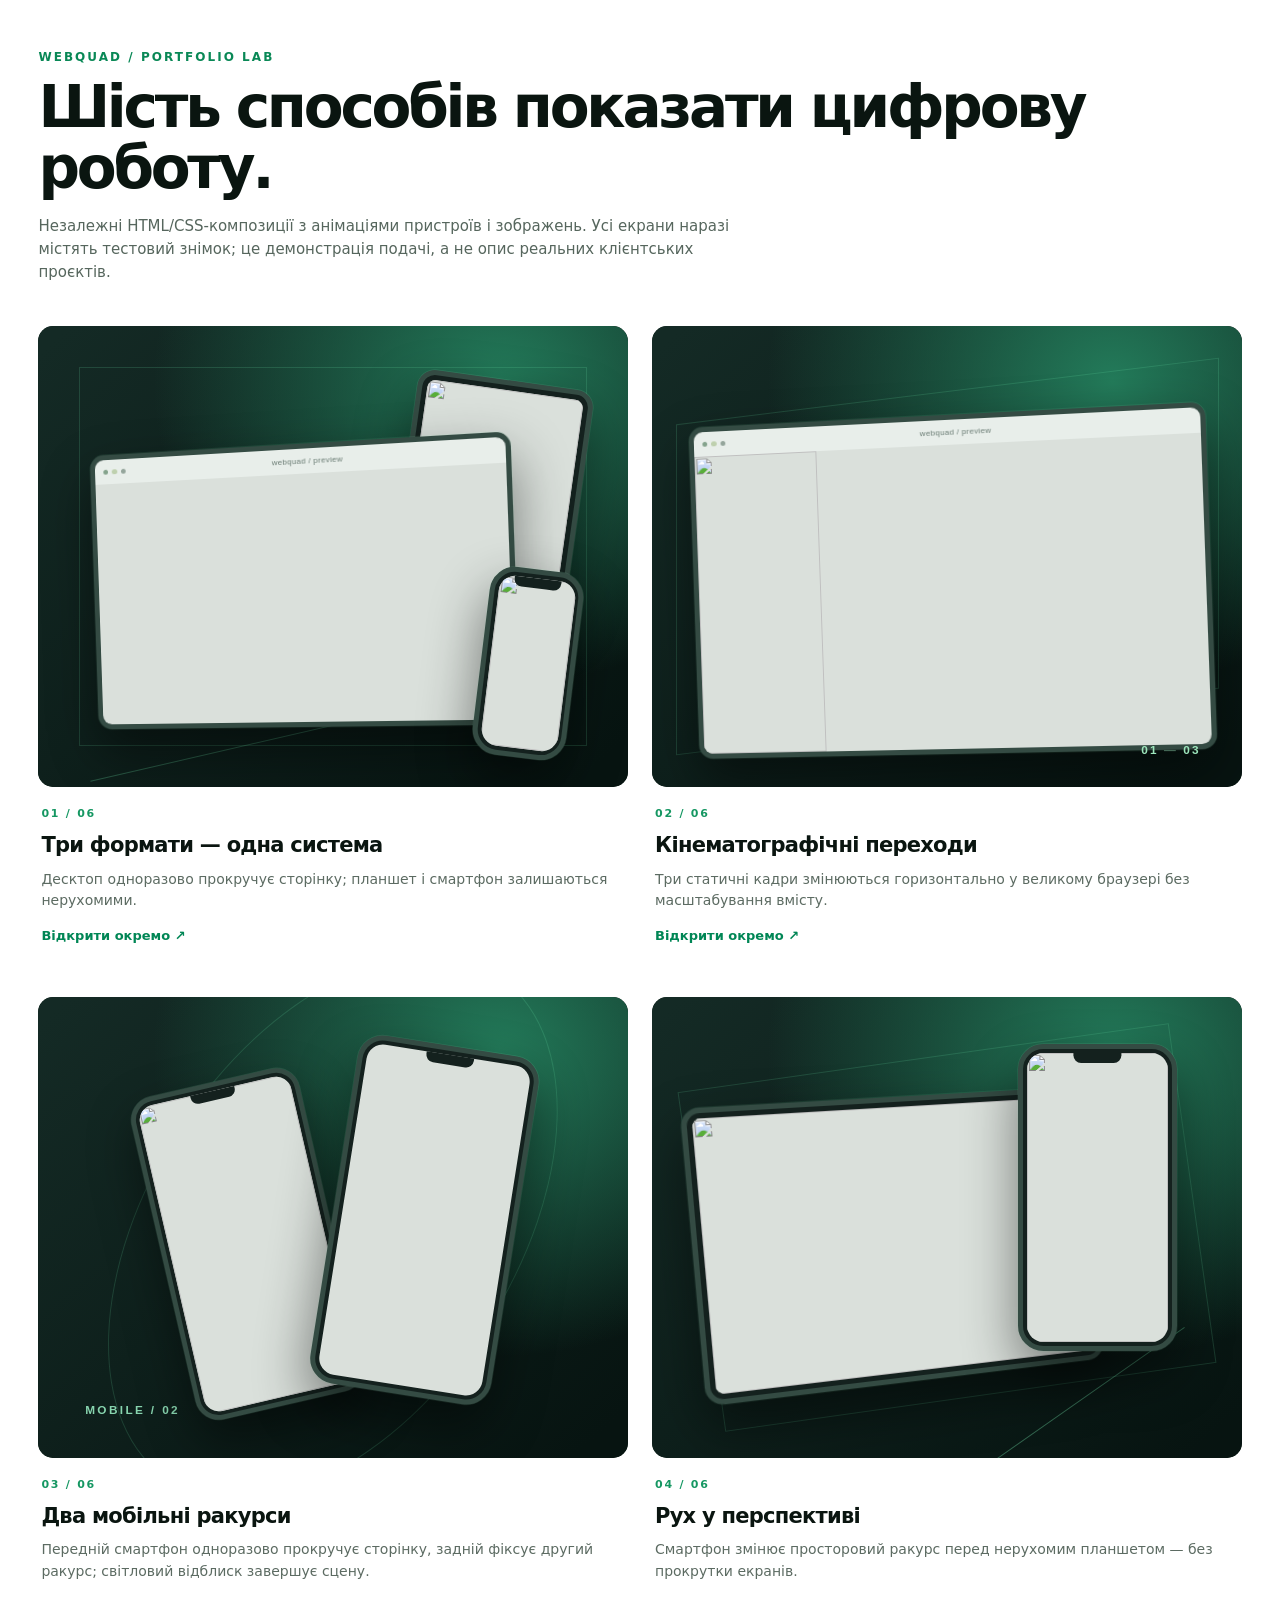
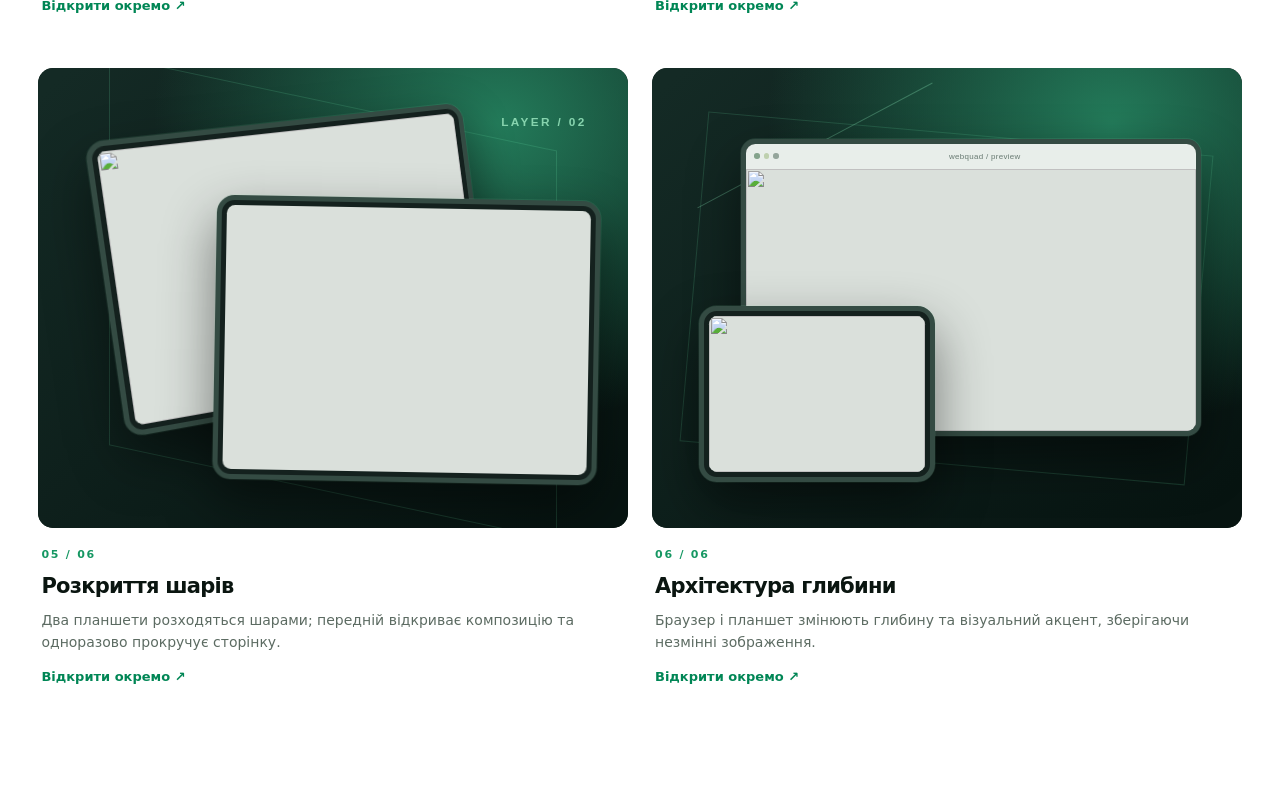
==== index.html @ 1160953c "Refine six WebQuad portfolio compositions and demo gallery" ====
<!doctype html><html lang="uk"><head><meta charset="utf-8"><meta name="viewport" content="width=device-width,initial-scale=1"><meta name="color-scheme" content="light"><title>WebQuad — Portfolio Components</title><style>*{box-sizing:border-box}body{margin:0;color:#0a1510;background:#fff;font:15px/1.55 system-ui,-apple-system,sans-serif}.wrap{width:min(1220px,94%);margin:48px auto 90px}.eyebrow{font-weight:750;font-size:12px;letter-spacing:.17em;text-transform:uppercase;color:#098856}h1{margin:10px 0 15px;font-size:clamp(32px,5vw,58px);line-height:1.06;letter-spacing:-.055em}p.intro{max-width:700px;color:#56665d;margin:0 0 42px}.grid{display:grid;grid-template-columns:repeat(2,minmax(0,1fr));gap:36px 24px}.item{min-width:0}.item iframe{display:block;width:100%;aspect-ratio:1.28;border:0;border-radius:15px;background:#10241c}.meta{padding:14px 3px}.number{font-size:11px;font-weight:750;letter-spacing:.16em;color:#159762}h2{font-size:21px;letter-spacing:-.035em;margin:5px 0 7px}.item p{color:#5c6b62;font-size:14px;min-height:45px;margin:0 0 10px}.item a{font-size:13px;font-weight:700;color:#008655;text-decoration:none}.item a:hover{text-decoration:underline}@media(max-width:760px){.wrap{margin:28px auto 50px}.grid{grid-template-columns:1fr;gap:25px}.item p{min-height:0}p.intro{margin-bottom:28px}}</style></head><body><main class="wrap"><div class="eyebrow">WebQuad / Portfolio Lab</div><h1>Шість способів показати цифрову роботу.</h1><p class="intro">Незалежні HTML/CSS-композиції з анімаціями пристроїв і зображень. Усі екрани наразі містять тестовий знімок; це демонстрація подачі, а не опис реальних клієнтських проєктів.</p><div class="grid"><article class="item"><iframe loading="eager" title="Композиція 01: Три формати — одна система" src="portfolio/01.html"></iframe><div class="meta"><span class="number">01 / 06</span><h2>Три формати — одна система</h2><p>Десктоп одноразово прокручує сторінку; планшет і смартфон залишаються нерухомими.</p><a href="portfolio/01.html" target="_blank" rel="noopener">Відкрити окремо ↗</a></div></article><article class="item"><iframe loading="eager" title="Композиція 02: Кінематографічні переходи" src="portfolio/02.html"></iframe><div class="meta"><span class="number">02 / 06</span><h2>Кінематографічні переходи</h2><p>Три статичні кадри змінюються горизонтально у великому браузері без масштабування вмісту.</p><a href="portfolio/02.html" target="_blank" rel="noopener">Відкрити окремо ↗</a></div></article><article class="item"><iframe loading="lazy" title="Композиція 03: Два мобільні ракурси" src="portfolio/03.html"></iframe><div class="meta"><span class="number">03 / 06</span><h2>Два мобільні ракурси</h2><p>Передній смартфон одноразово прокручує сторінку, задній фіксує другий ракурс; світловий відблиск завершує сцену.</p><a href="portfolio/03.html" target="_blank" rel="noopener">Відкрити окремо ↗</a></div></article><article class="item"><iframe loading="lazy" title="Композиція 04: Рух у перспективі" src="portfolio/04.html"></iframe><div class="meta"><span class="number">04 / 06</span><h2>Рух у перспективі</h2><p>Смартфон змінює просторовий ракурс перед нерухомим планшетом — без прокрутки екранів.</p><a href="portfolio/04.html" target="_blank" rel="noopener">Відкрити окремо ↗</a></div></article><article class="item"><iframe loading="lazy" title="Композиція 05: Розкриття шарів" src="portfolio/05.html"></iframe><div class="meta"><span class="number">05 / 06</span><h2>Розкриття шарів</h2><p>Два планшети розходяться шарами; передній відкриває композицію та одноразово прокручує сторінку.</p><a href="portfolio/05.html" target="_blank" rel="noopener">Відкрити окремо ↗</a></div></article><article class="item"><iframe loading="lazy" title="Композиція 06: Архітектура глибини" src="portfolio/06.html"></iframe><div class="meta"><span class="number">06 / 06</span><h2>Архітектура глибини</h2><p>Браузер і планшет змінюють глибину та візуальний акцент, зберігаючи незмінні зображення.</p><a href="portfolio/06.html" target="_blank" rel="noopener">Відкрити окремо ↗</a></div></article></div></main><script>if('IntersectionObserver'in window){const observer=new IntersectionObserver(entries=>{for(const entry of entries){const frame=entry.target;try{frame.contentWindow.postMessage(entry.isIntersecting?'wq:play':'wq:pause','*')}catch(e){}}},{rootMargin:'100px'});document.querySelectorAll('iframe').forEach(frame=>{observer.observe(frame);frame.addEventListener('load',()=>{if(!frame.getBoundingClientRect().height)return;const r=frame.getBoundingClientRect();frame.contentWindow.postMessage(r.bottom>=-100&&r.top<=innerHeight+100?'wq:play':'wq:pause','*')})})}</script></body></html>
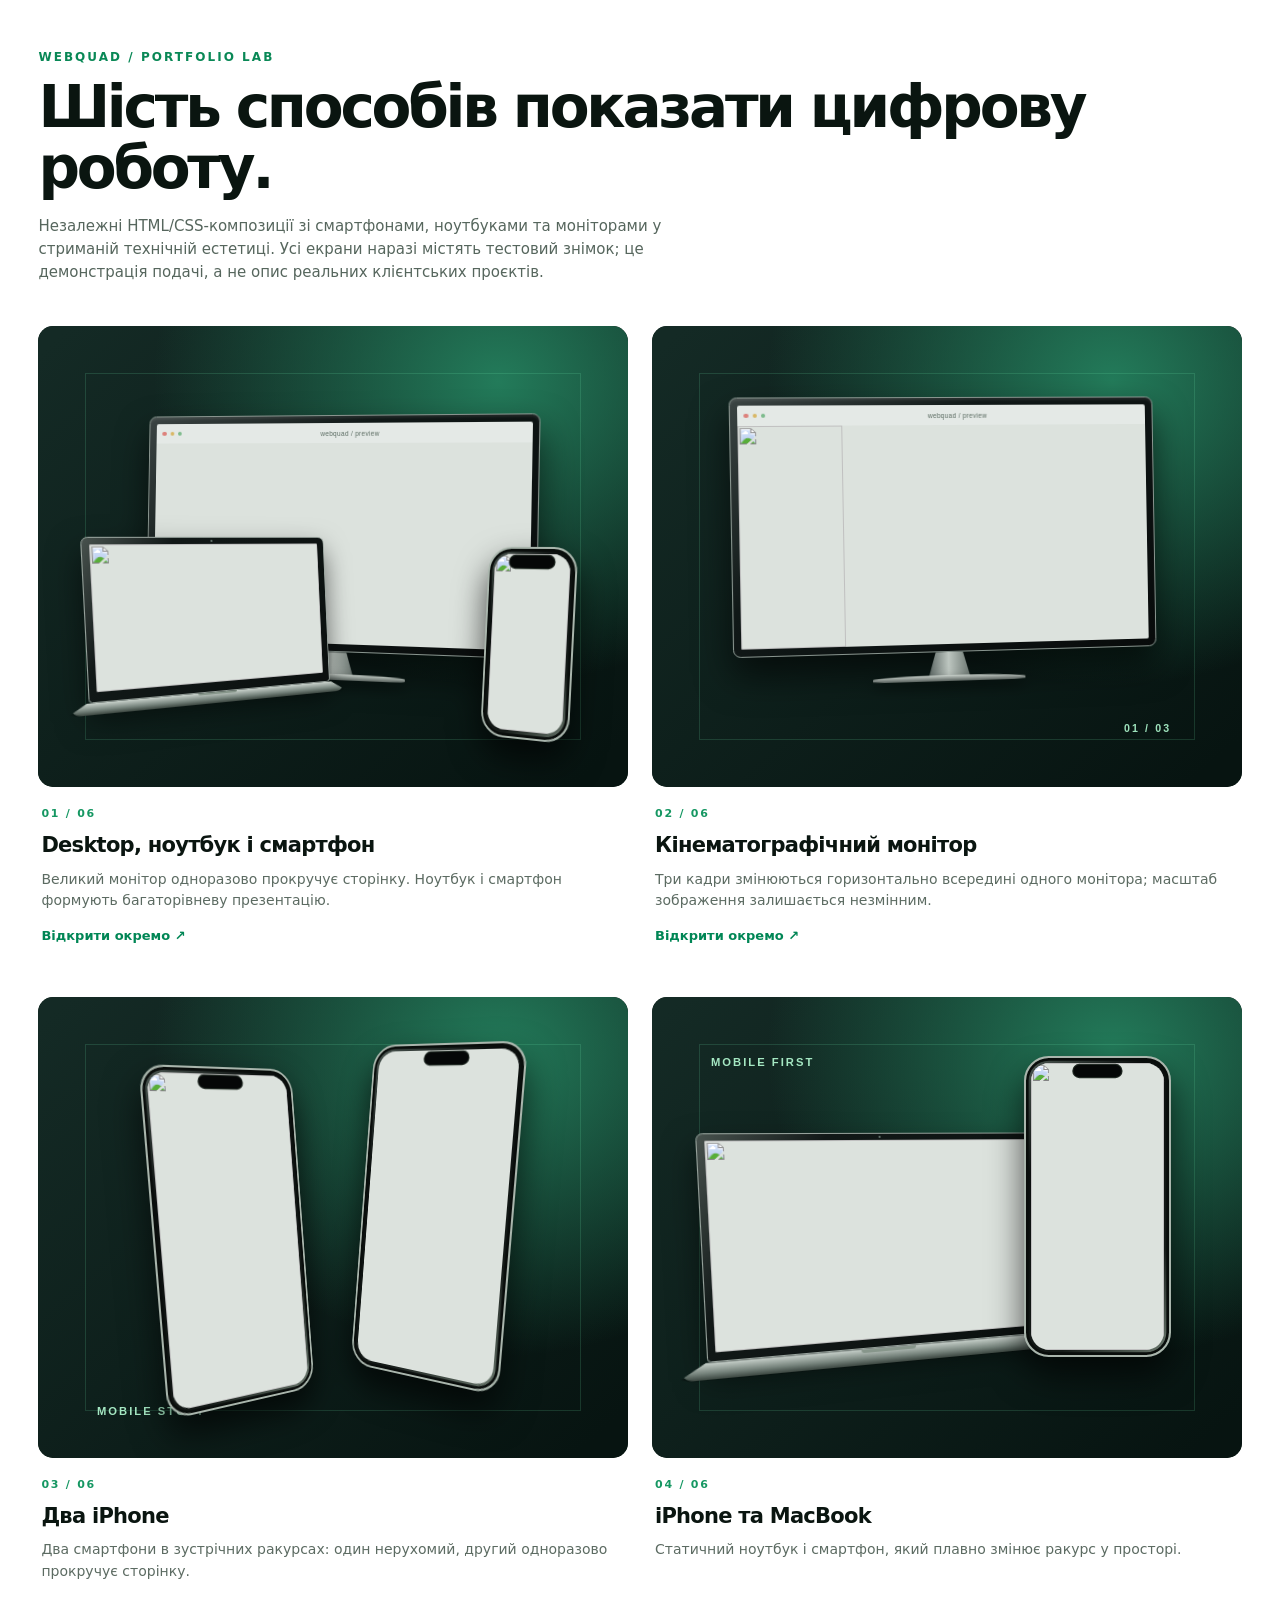
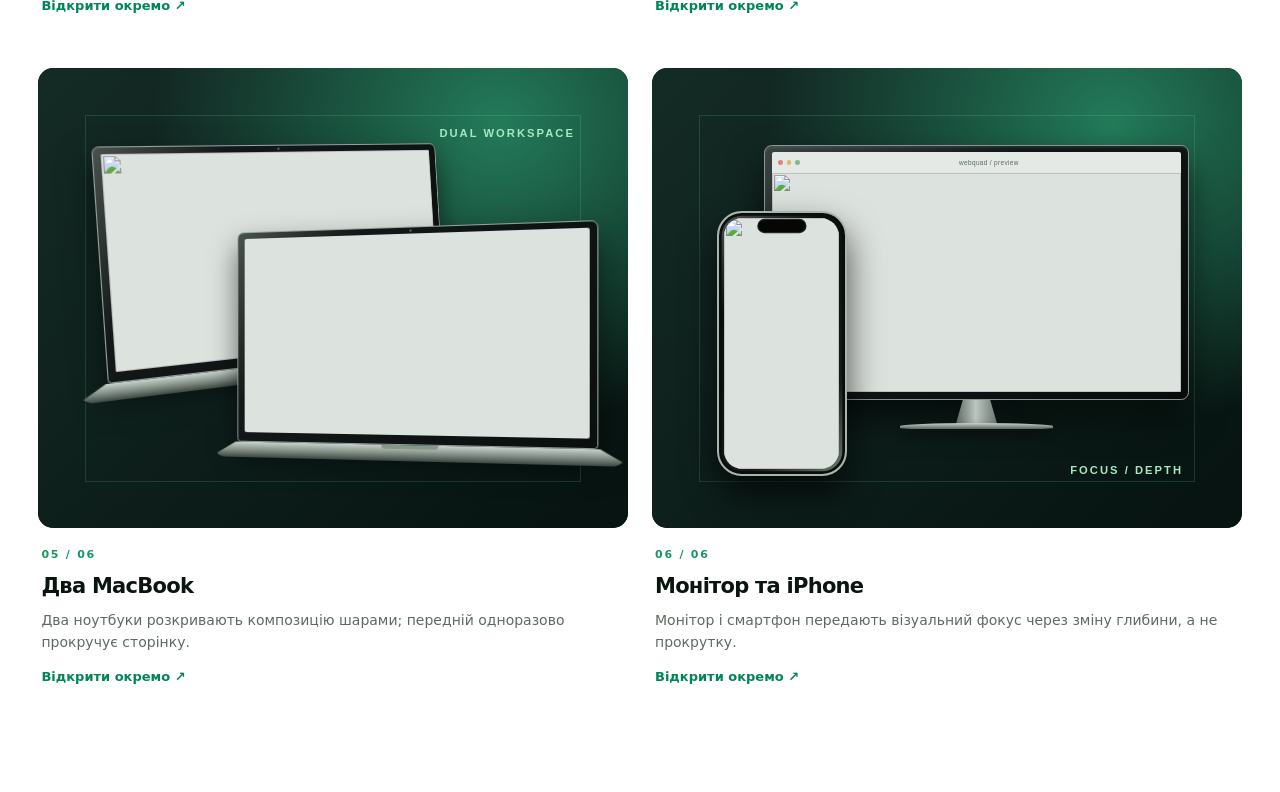
==== commit 343e7599: "Redesign portfolio with Apple-inspired monitors, laptops and phones" ====
--- a/index.html
+++ b/index.html
@@ -1 +1 @@
-<!doctype html><html lang="uk"><head><meta charset="utf-8"><meta name="viewport" content="width=device-width,initial-scale=1"><meta name="color-scheme" content="light"><title>WebQuad — Portfolio Components</title><style>*{box-sizing:border-box}body{margin:0;color:#0a1510;background:#fff;font:15px/1.55 system-ui,-apple-system,sans-serif}.wrap{width:min(1220px,94%);margin:48px auto 90px}.eyebrow{font-weight:750;font-size:12px;letter-spacing:.17em;text-transform:uppercase;color:#098856}h1{margin:10px 0 15px;font-size:clamp(32px,5vw,58px);line-height:1.06;letter-spacing:-.055em}p.intro{max-width:700px;color:#56665d;margin:0 0 42px}.grid{display:grid;grid-template-columns:repeat(2,minmax(0,1fr));gap:36px 24px}.item{min-width:0}.item iframe{display:block;width:100%;aspect-ratio:1.28;border:0;border-radius:15px;background:#10241c}.meta{padding:14px 3px}.number{font-size:11px;font-weight:750;letter-spacing:.16em;color:#159762}h2{font-size:21px;letter-spacing:-.035em;margin:5px 0 7px}.item p{color:#5c6b62;font-size:14px;min-height:45px;margin:0 0 10px}.item a{font-size:13px;font-weight:700;color:#008655;text-decoration:none}.item a:hover{text-decoration:underline}@media(max-width:760px){.wrap{margin:28px auto 50px}.grid{grid-template-columns:1fr;gap:25px}.item p{min-height:0}p.intro{margin-bottom:28px}}</style></head><body><main class="wrap"><div class="eyebrow">WebQuad / Portfolio Lab</div><h1>Шість способів показати цифрову роботу.</h1><p class="intro">Незалежні HTML/CSS-композиції з анімаціями пристроїв і зображень. Усі екрани наразі містять тестовий знімок; це демонстрація подачі, а не опис реальних клієнтських проєктів.</p><div class="grid"><article class="item"><iframe loading="eager" title="Композиція 01: Три формати — одна система" src="portfolio/01.html"></iframe><div class="meta"><span class="number">01 / 06</span><h2>Три формати — одна система</h2><p>Десктоп одноразово прокручує сторінку; планшет і смартфон залишаються нерухомими.</p><a href="portfolio/01.html" target="_blank" rel="noopener">Відкрити окремо ↗</a></div></article><article class="item"><iframe loading="eager" title="Композиція 02: Кінематографічні переходи" src="portfolio/02.html"></iframe><div class="meta"><span class="number">02 / 06</span><h2>Кінематографічні переходи</h2><p>Три статичні кадри змінюються горизонтально у великому браузері без масштабування вмісту.</p><a href="portfolio/02.html" target="_blank" rel="noopener">Відкрити окремо ↗</a></div></article><article class="item"><iframe loading="lazy" title="Композиція 03: Два мобільні ракурси" src="portfolio/03.html"></iframe><div class="meta"><span class="number">03 / 06</span><h2>Два мобільні ракурси</h2><p>Передній смартфон одноразово прокручує сторінку, задній фіксує другий ракурс; світловий відблиск завершує сцену.</p><a href="portfolio/03.html" target="_blank" rel="noopener">Відкрити окремо ↗</a></div></article><article class="item"><iframe loading="lazy" title="Композиція 04: Рух у перспективі" src="portfolio/04.html"></iframe><div class="meta"><span class="number">04 / 06</span><h2>Рух у перспективі</h2><p>Смартфон змінює просторовий ракурс перед нерухомим планшетом — без прокрутки екранів.</p><a href="portfolio/04.html" target="_blank" rel="noopener">Відкрити окремо ↗</a></div></article><article class="item"><iframe loading="lazy" title="Композиція 05: Розкриття шарів" src="portfolio/05.html"></iframe><div class="meta"><span class="number">05 / 06</span><h2>Розкриття шарів</h2><p>Два планшети розходяться шарами; передній відкриває композицію та одноразово прокручує сторінку.</p><a href="portfolio/05.html" target="_blank" rel="noopener">Відкрити окремо ↗</a></div></article><article class="item"><iframe loading="lazy" title="Композиція 06: Архітектура глибини" src="portfolio/06.html"></iframe><div class="meta"><span class="number">06 / 06</span><h2>Архітектура глибини</h2><p>Браузер і планшет змінюють глибину та візуальний акцент, зберігаючи незмінні зображення.</p><a href="portfolio/06.html" target="_blank" rel="noopener">Відкрити окремо ↗</a></div></article></div></main><script>if('IntersectionObserver'in window){const observer=new IntersectionObserver(entries=>{for(const entry of entries){const frame=entry.target;try{frame.contentWindow.postMessage(entry.isIntersecting?'wq:play':'wq:pause','*')}catch(e){}}},{rootMargin:'100px'});document.querySelectorAll('iframe').forEach(frame=>{observer.observe(frame);frame.addEventListener('load',()=>{if(!frame.getBoundingClientRect().height)return;const r=frame.getBoundingClientRect();frame.contentWindow.postMessage(r.bottom>=-100&&r.top<=innerHeight+100?'wq:play':'wq:pause','*')})})}</script></body></html>+<!doctype html><html lang="uk"><head><meta charset="utf-8"><meta name="viewport" content="width=device-width,initial-scale=1"><meta name="color-scheme" content="light"><title>WebQuad — Portfolio Components</title><style>*{box-sizing:border-box}body{margin:0;color:#0a1510;background:#fff;font:15px/1.55 system-ui,-apple-system,sans-serif}.wrap{width:min(1220px,94%);margin:48px auto 90px}.eyebrow{font-weight:750;font-size:12px;letter-spacing:.17em;text-transform:uppercase;color:#098856}h1{margin:10px 0 15px;font-size:clamp(32px,5vw,58px);line-height:1.06;letter-spacing:-.055em}p.intro{max-width:700px;color:#56665d;margin:0 0 42px}.grid{display:grid;grid-template-columns:repeat(2,minmax(0,1fr));gap:36px 24px}.item{min-width:0}.item iframe{display:block;width:100%;aspect-ratio:1.28;border:0;border-radius:15px;background:#10241c}.meta{padding:14px 3px}.number{font-size:11px;font-weight:750;letter-spacing:.16em;color:#159762}h2{font-size:21px;letter-spacing:-.035em;margin:5px 0 7px}.item p{color:#5c6b62;font-size:14px;min-height:45px;margin:0 0 10px}.item a{font-size:13px;font-weight:700;color:#008655;text-decoration:none}.item a:hover{text-decoration:underline}@media(max-width:760px){.wrap{margin:28px auto 50px}.grid{grid-template-columns:1fr;gap:25px}.item p{min-height:0}p.intro{margin-bottom:28px}}</style></head><body><main class="wrap"><div class="eyebrow">WebQuad / Portfolio Lab</div><h1>Шість способів показати цифрову роботу.</h1><p class="intro">Незалежні HTML/CSS-композиції зі смартфонами, ноутбуками та моніторами у стриманій технічній естетиці. Усі екрани наразі містять тестовий знімок; це демонстрація подачі, а не опис реальних клієнтських проєктів.</p><div class="grid"><article class="item"><iframe loading="eager" title="Композиція 01: Desktop, ноутбук і смартфон" src="portfolio/01.html"></iframe><div class="meta"><span class="number">01 / 06</span><h2>Desktop, ноутбук і смартфон</h2><p>Великий монітор одноразово прокручує сторінку. Ноутбук і смартфон формують багаторівневу презентацію.</p><a href="portfolio/01.html" target="_blank" rel="noopener">Відкрити окремо ↗</a></div></article><article class="item"><iframe loading="eager" title="Композиція 02: Кінематографічний монітор" src="portfolio/02.html"></iframe><div class="meta"><span class="number">02 / 06</span><h2>Кінематографічний монітор</h2><p>Три кадри змінюються горизонтально всередині одного монітора; масштаб зображення залишається незмінним.</p><a href="portfolio/02.html" target="_blank" rel="noopener">Відкрити окремо ↗</a></div></article><article class="item"><iframe loading="lazy" title="Композиція 03: Два iPhone" src="portfolio/03.html"></iframe><div class="meta"><span class="number">03 / 06</span><h2>Два iPhone</h2><p>Два смартфони в зустрічних ракурсах: один нерухомий, другий одноразово прокручує сторінку.</p><a href="portfolio/03.html" target="_blank" rel="noopener">Відкрити окремо ↗</a></div></article><article class="item"><iframe loading="lazy" title="Композиція 04: iPhone та MacBook" src="portfolio/04.html"></iframe><div class="meta"><span class="number">04 / 06</span><h2>iPhone та MacBook</h2><p>Статичний ноутбук і смартфон, який плавно змінює ракурс у просторі.</p><a href="portfolio/04.html" target="_blank" rel="noopener">Відкрити окремо ↗</a></div></article><article class="item"><iframe loading="lazy" title="Композиція 05: Два MacBook" src="portfolio/05.html"></iframe><div class="meta"><span class="number">05 / 06</span><h2>Два MacBook</h2><p>Два ноутбуки розкривають композицію шарами; передній одноразово прокручує сторінку.</p><a href="portfolio/05.html" target="_blank" rel="noopener">Відкрити окремо ↗</a></div></article><article class="item"><iframe loading="lazy" title="Композиція 06: Монітор та iPhone" src="portfolio/06.html"></iframe><div class="meta"><span class="number">06 / 06</span><h2>Монітор та iPhone</h2><p>Монітор і смартфон передають візуальний фокус через зміну глибини, а не прокрутку.</p><a href="portfolio/06.html" target="_blank" rel="noopener">Відкрити окремо ↗</a></div></article></div></main><script>if('IntersectionObserver'in window){const observer=new IntersectionObserver(entries=>{for(const entry of entries){const frame=entry.target;try{frame.contentWindow.postMessage(entry.isIntersecting?'wq:play':'wq:pause','*')}catch(e){}}},{rootMargin:'100px'});document.querySelectorAll('iframe').forEach(frame=>{observer.observe(frame);frame.addEventListener('load',()=>{if(!frame.getBoundingClientRect().height)return;const r=frame.getBoundingClientRect();frame.contentWindow.postMessage(r.bottom>=-100&&r.top<=innerHeight+100?'wq:play':'wq:pause','*')})})}</script></body></html>
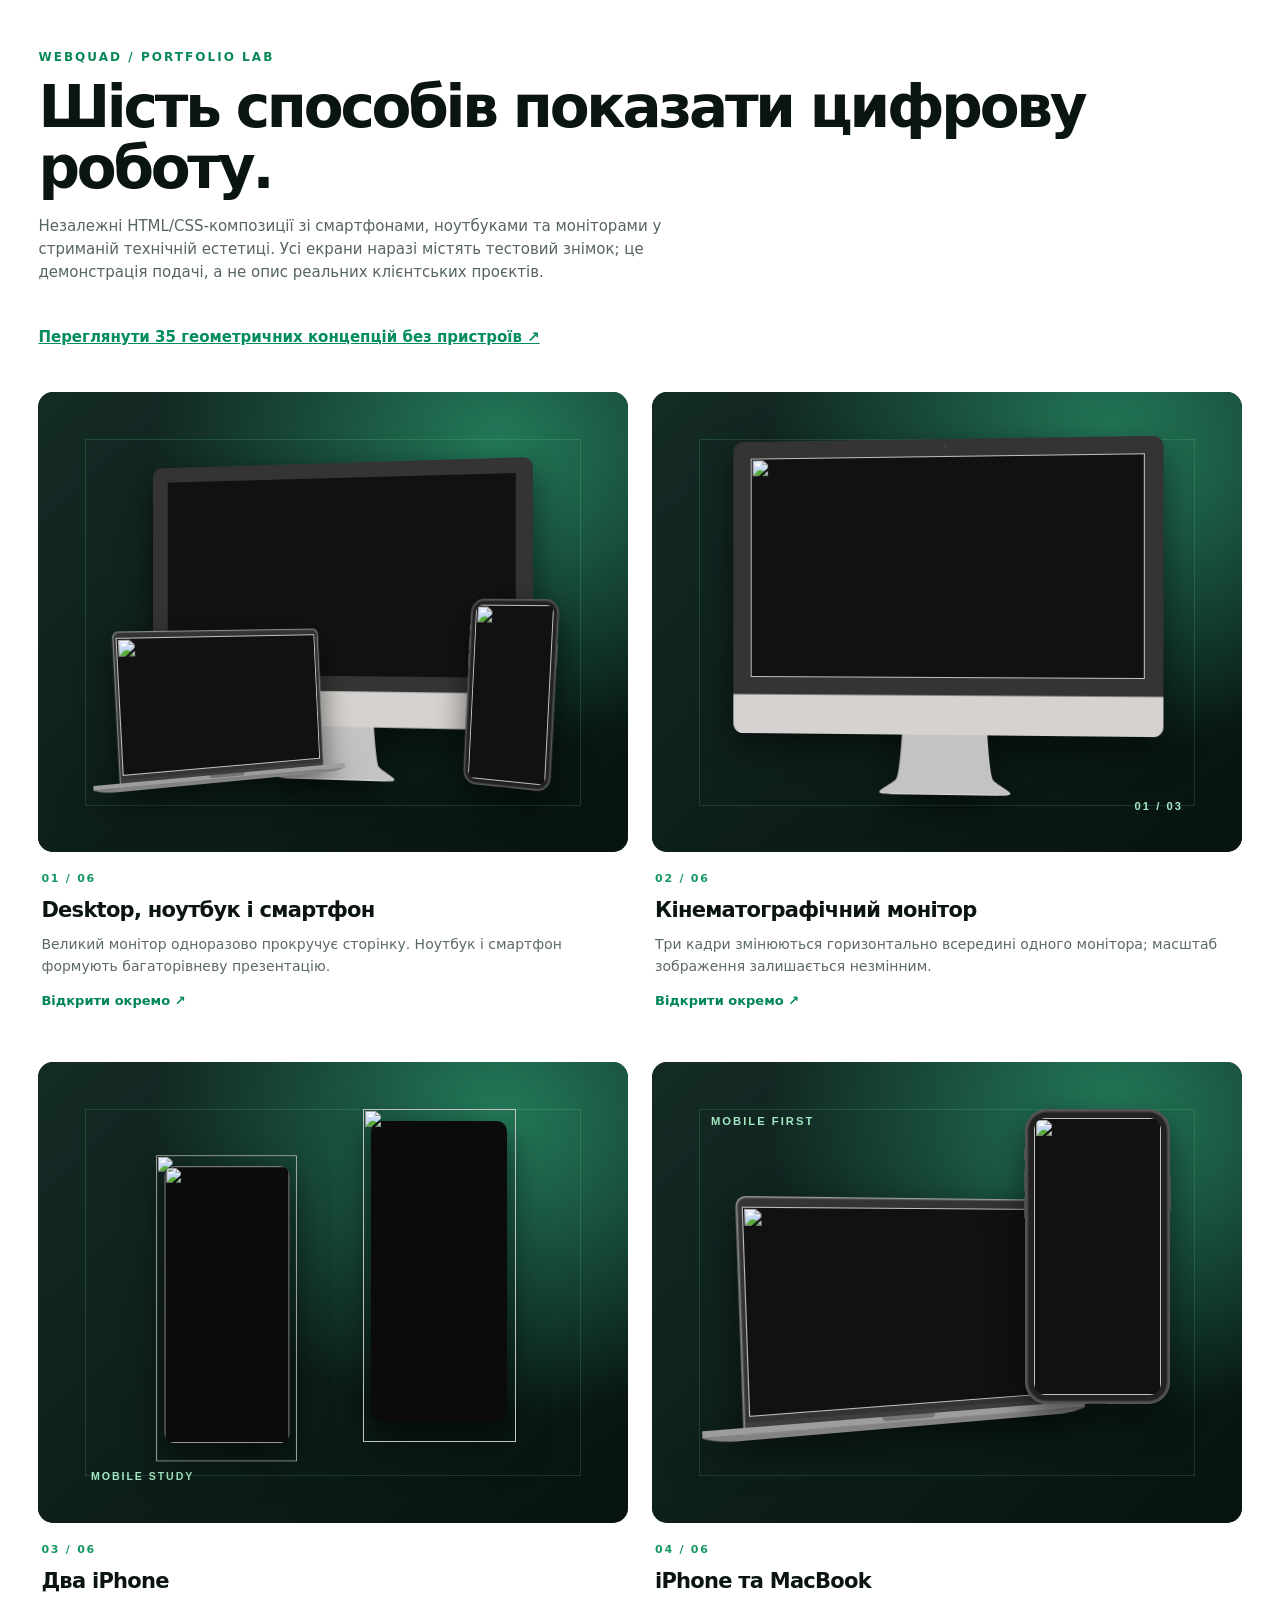
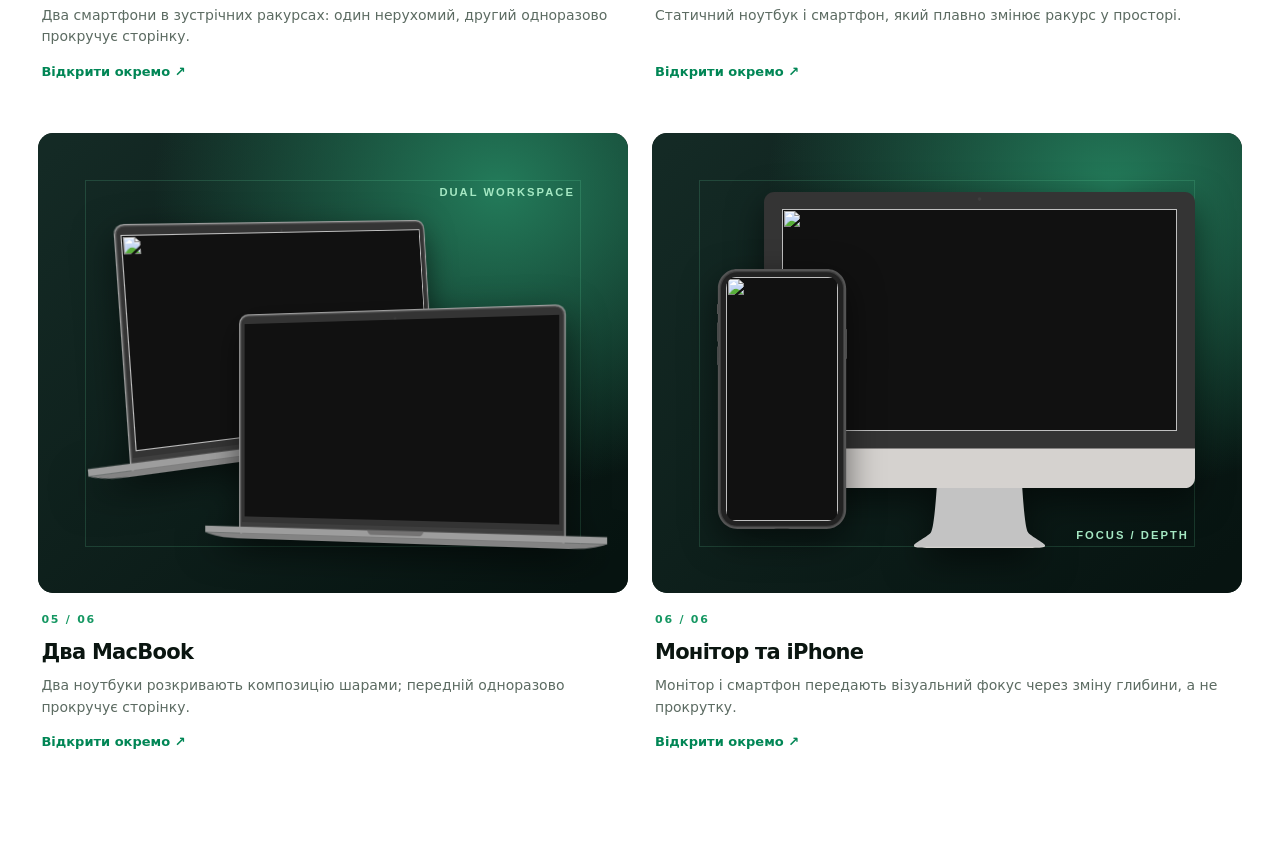
==== commit f1b06a13: "Add numbered 35-concept geometric portfolio exploration gallery" ====
--- a/index.html
+++ b/index.html
@@ -1 +1 @@
-<!doctype html><html lang="uk"><head><meta charset="utf-8"><meta name="viewport" content="width=device-width,initial-scale=1"><meta name="color-scheme" content="light"><title>WebQuad — Portfolio Components</title><style>*{box-sizing:border-box}body{margin:0;color:#0a1510;background:#fff;font:15px/1.55 system-ui,-apple-system,sans-serif}.wrap{width:min(1220px,94%);margin:48px auto 90px}.eyebrow{font-weight:750;font-size:12px;letter-spacing:.17em;text-transform:uppercase;color:#098856}h1{margin:10px 0 15px;font-size:clamp(32px,5vw,58px);line-height:1.06;letter-spacing:-.055em}p.intro{max-width:700px;color:#56665d;margin:0 0 42px}.grid{display:grid;grid-template-columns:repeat(2,minmax(0,1fr));gap:36px 24px}.item{min-width:0}.item iframe{display:block;width:100%;aspect-ratio:1.28;border:0;border-radius:15px;background:#10241c}.meta{padding:14px 3px}.number{font-size:11px;font-weight:750;letter-spacing:.16em;color:#159762}h2{font-size:21px;letter-spacing:-.035em;margin:5px 0 7px}.item p{color:#5c6b62;font-size:14px;min-height:45px;margin:0 0 10px}.item a{font-size:13px;font-weight:700;color:#008655;text-decoration:none}.item a:hover{text-decoration:underline}@media(max-width:760px){.wrap{margin:28px auto 50px}.grid{grid-template-columns:1fr;gap:25px}.item p{min-height:0}p.intro{margin-bottom:28px}}</style></head><body><main class="wrap"><div class="eyebrow">WebQuad / Portfolio Lab</div><h1>Шість способів показати цифрову роботу.</h1><p class="intro">Незалежні HTML/CSS-композиції зі смартфонами, ноутбуками та моніторами у стриманій технічній естетиці. Усі екрани наразі містять тестовий знімок; це демонстрація подачі, а не опис реальних клієнтських проєктів.</p><div class="grid"><article class="item"><iframe loading="eager" title="Композиція 01: Desktop, ноутбук і смартфон" src="portfolio/01.html"></iframe><div class="meta"><span class="number">01 / 06</span><h2>Desktop, ноутбук і смартфон</h2><p>Великий монітор одноразово прокручує сторінку. Ноутбук і смартфон формують багаторівневу презентацію.</p><a href="portfolio/01.html" target="_blank" rel="noopener">Відкрити окремо ↗</a></div></article><article class="item"><iframe loading="eager" title="Композиція 02: Кінематографічний монітор" src="portfolio/02.html"></iframe><div class="meta"><span class="number">02 / 06</span><h2>Кінематографічний монітор</h2><p>Три кадри змінюються горизонтально всередині одного монітора; масштаб зображення залишається незмінним.</p><a href="portfolio/02.html" target="_blank" rel="noopener">Відкрити окремо ↗</a></div></article><article class="item"><iframe loading="lazy" title="Композиція 03: Два iPhone" src="portfolio/03.html"></iframe><div class="meta"><span class="number">03 / 06</span><h2>Два iPhone</h2><p>Два смартфони в зустрічних ракурсах: один нерухомий, другий одноразово прокручує сторінку.</p><a href="portfolio/03.html" target="_blank" rel="noopener">Відкрити окремо ↗</a></div></article><article class="item"><iframe loading="lazy" title="Композиція 04: iPhone та MacBook" src="portfolio/04.html"></iframe><div class="meta"><span class="number">04 / 06</span><h2>iPhone та MacBook</h2><p>Статичний ноутбук і смартфон, який плавно змінює ракурс у просторі.</p><a href="portfolio/04.html" target="_blank" rel="noopener">Відкрити окремо ↗</a></div></article><article class="item"><iframe loading="lazy" title="Композиція 05: Два MacBook" src="portfolio/05.html"></iframe><div class="meta"><span class="number">05 / 06</span><h2>Два MacBook</h2><p>Два ноутбуки розкривають композицію шарами; передній одноразово прокручує сторінку.</p><a href="portfolio/05.html" target="_blank" rel="noopener">Відкрити окремо ↗</a></div></article><article class="item"><iframe loading="lazy" title="Композиція 06: Монітор та iPhone" src="portfolio/06.html"></iframe><div class="meta"><span class="number">06 / 06</span><h2>Монітор та iPhone</h2><p>Монітор і смартфон передають візуальний фокус через зміну глибини, а не прокрутку.</p><a href="portfolio/06.html" target="_blank" rel="noopener">Відкрити окремо ↗</a></div></article></div></main><script>if('IntersectionObserver'in window){const observer=new IntersectionObserver(entries=>{for(const entry of entries){const frame=entry.target;try{frame.contentWindow.postMessage(entry.isIntersecting?'wq:play':'wq:pause','*')}catch(e){}}},{rootMargin:'100px'});document.querySelectorAll('iframe').forEach(frame=>{observer.observe(frame);frame.addEventListener('load',()=>{if(!frame.getBoundingClientRect().height)return;const r=frame.getBoundingClientRect();frame.contentWindow.postMessage(r.bottom>=-100&&r.top<=innerHeight+100?'wq:play':'wq:pause','*')})})}</script></body></html>+<!doctype html><html lang="uk"><head><meta charset="utf-8"><meta name="viewport" content="width=device-width,initial-scale=1"><meta name="color-scheme" content="light"><title>WebQuad — Portfolio Components</title><style>*{box-sizing:border-box}body{margin:0;color:#0a1510;background:#fff;font:15px/1.55 system-ui,-apple-system,sans-serif}.wrap{width:min(1220px,94%);margin:48px auto 90px}.eyebrow{font-weight:750;font-size:12px;letter-spacing:.17em;text-transform:uppercase;color:#098856}h1{margin:10px 0 15px;font-size:clamp(32px,5vw,58px);line-height:1.06;letter-spacing:-.055em}p.intro{max-width:700px;color:#56665d;margin:0 0 42px}.grid{display:grid;grid-template-columns:repeat(2,minmax(0,1fr));gap:36px 24px}.item{min-width:0}.item iframe{display:block;width:100%;aspect-ratio:1.28;border:0;border-radius:15px;background:#10241c}.meta{padding:14px 3px}.number{font-size:11px;font-weight:750;letter-spacing:.16em;color:#159762}h2{font-size:21px;letter-spacing:-.035em;margin:5px 0 7px}.item p{color:#5c6b62;font-size:14px;min-height:45px;margin:0 0 10px}.item a{font-size:13px;font-weight:700;color:#008655;text-decoration:none}.item a:hover{text-decoration:underline}@media(max-width:760px){.wrap{margin:28px auto 50px}.grid{grid-template-columns:1fr;gap:25px}.item p{min-height:0}p.intro{margin-bottom:28px}}</style></head><body><main class="wrap"><div class="eyebrow">WebQuad / Portfolio Lab</div><h1>Шість способів показати цифрову роботу.</h1><p class="intro">Незалежні HTML/CSS-композиції зі смартфонами, ноутбуками та моніторами у стриманій технічній естетиці. Усі екрани наразі містять тестовий знімок; це демонстрація подачі, а не опис реальних клієнтських проєктів.</p><p class="intro"><a href="concepts.html" style="font-weight:750;color:#008c5c">Переглянути 35 геометричних концепцій без пристроїв ↗</a></p><div class="grid"><article class="item"><iframe loading="eager" title="Композиція 01: Desktop, ноутбук і смартфон" src="portfolio/01.html"></iframe><div class="meta"><span class="number">01 / 06</span><h2>Desktop, ноутбук і смартфон</h2><p>Великий монітор одноразово прокручує сторінку. Ноутбук і смартфон формують багаторівневу презентацію.</p><a href="portfolio/01.html" target="_blank" rel="noopener">Відкрити окремо ↗</a></div></article><article class="item"><iframe loading="eager" title="Композиція 02: Кінематографічний монітор" src="portfolio/02.html"></iframe><div class="meta"><span class="number">02 / 06</span><h2>Кінематографічний монітор</h2><p>Три кадри змінюються горизонтально всередині одного монітора; масштаб зображення залишається незмінним.</p><a href="portfolio/02.html" target="_blank" rel="noopener">Відкрити окремо ↗</a></div></article><article class="item"><iframe loading="lazy" title="Композиція 03: Два iPhone" src="portfolio/03.html"></iframe><div class="meta"><span class="number">03 / 06</span><h2>Два iPhone</h2><p>Два смартфони в зустрічних ракурсах: один нерухомий, другий одноразово прокручує сторінку.</p><a href="portfolio/03.html" target="_blank" rel="noopener">Відкрити окремо ↗</a></div></article><article class="item"><iframe loading="lazy" title="Композиція 04: iPhone та MacBook" src="portfolio/04.html"></iframe><div class="meta"><span class="number">04 / 06</span><h2>iPhone та MacBook</h2><p>Статичний ноутбук і смартфон, який плавно змінює ракурс у просторі.</p><a href="portfolio/04.html" target="_blank" rel="noopener">Відкрити окремо ↗</a></div></article><article class="item"><iframe loading="lazy" title="Композиція 05: Два MacBook" src="portfolio/05.html"></iframe><div class="meta"><span class="number">05 / 06</span><h2>Два MacBook</h2><p>Два ноутбуки розкривають композицію шарами; передній одноразово прокручує сторінку.</p><a href="portfolio/05.html" target="_blank" rel="noopener">Відкрити окремо ↗</a></div></article><article class="item"><iframe loading="lazy" title="Композиція 06: Монітор та iPhone" src="portfolio/06.html"></iframe><div class="meta"><span class="number">06 / 06</span><h2>Монітор та iPhone</h2><p>Монітор і смартфон передають візуальний фокус через зміну глибини, а не прокрутку.</p><a href="portfolio/06.html" target="_blank" rel="noopener">Відкрити окремо ↗</a></div></article></div></main><script>if('IntersectionObserver'in window){const observer=new IntersectionObserver(entries=>{for(const entry of entries){const frame=entry.target;try{frame.contentWindow.postMessage(entry.isIntersecting?'wq:play':'wq:pause','*')}catch(e){}}},{rootMargin:'100px'});document.querySelectorAll('iframe').forEach(frame=>{observer.observe(frame);frame.addEventListener('load',()=>{if(!frame.getBoundingClientRect().height)return;const r=frame.getBoundingClientRect();frame.contentWindow.postMessage(r.bottom>=-100&&r.top<=innerHeight+100?'wq:play':'wq:pause','*')})})}</script></body></html>
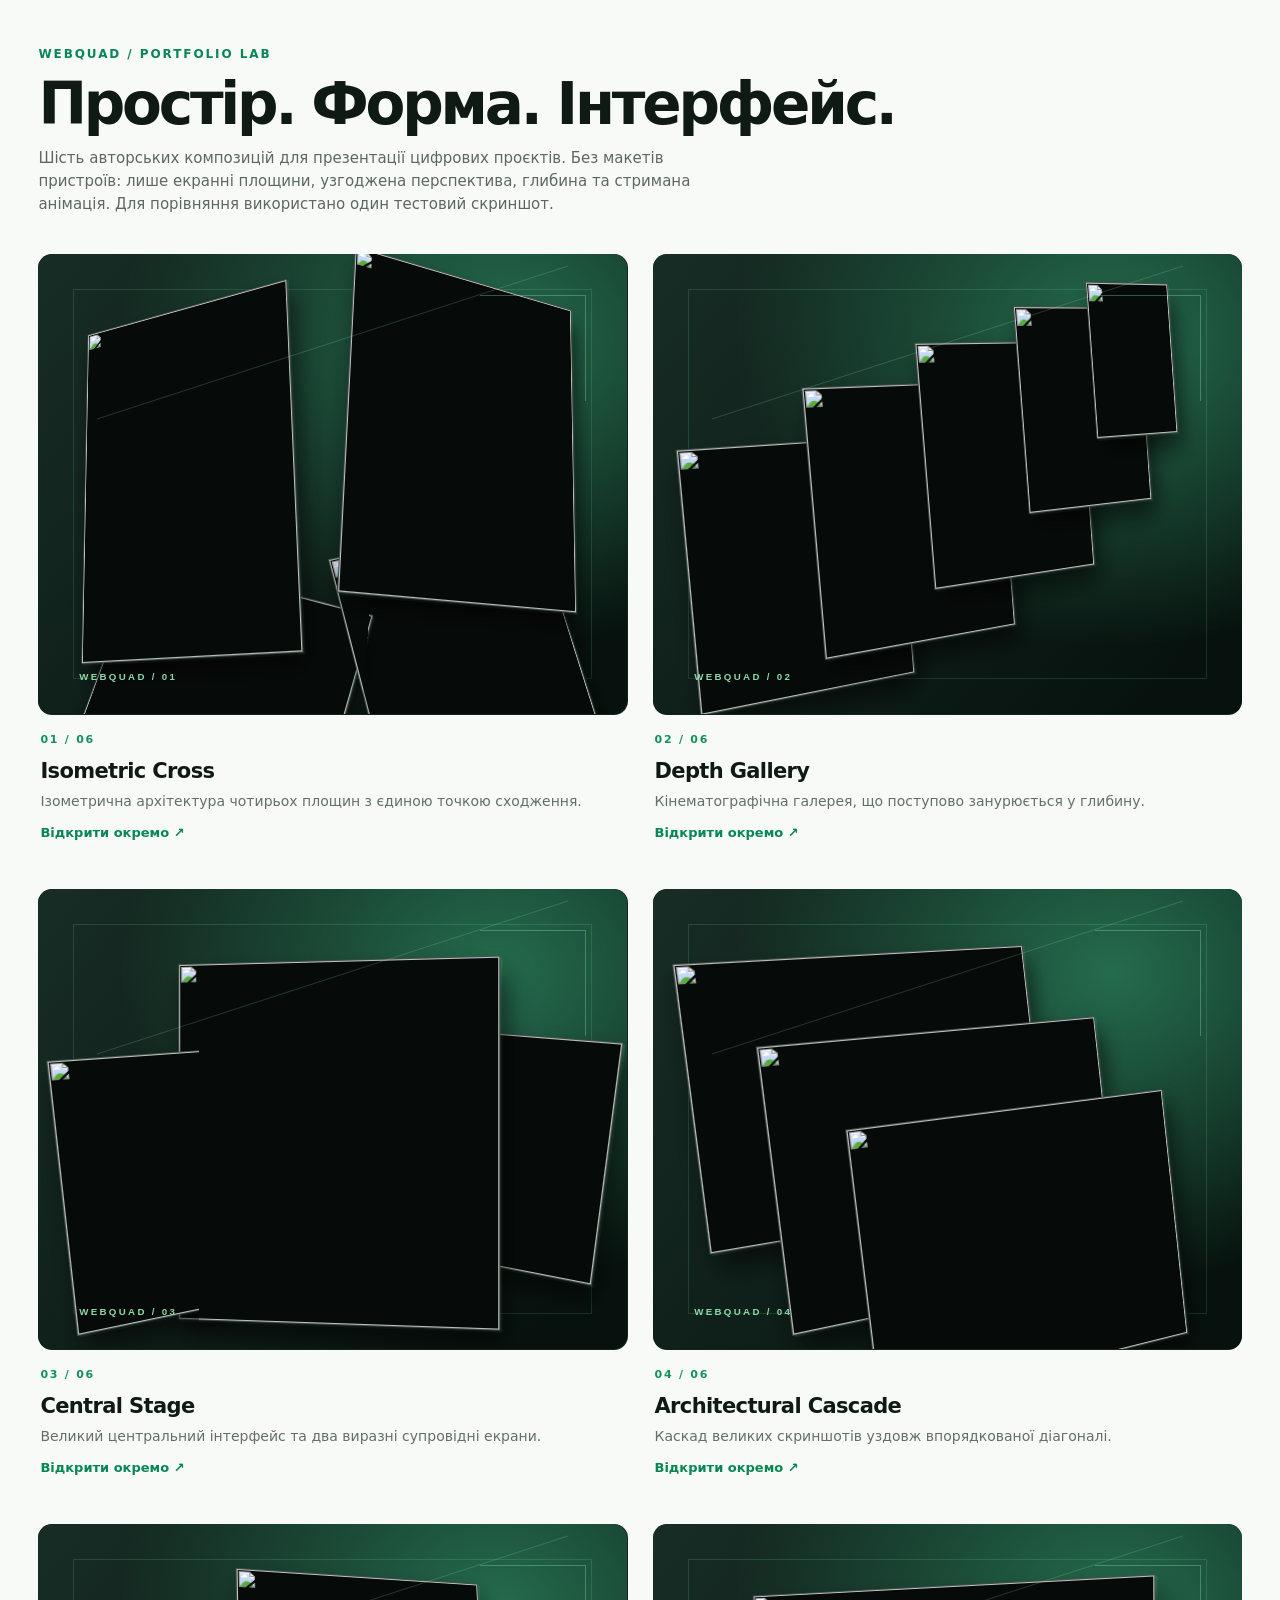
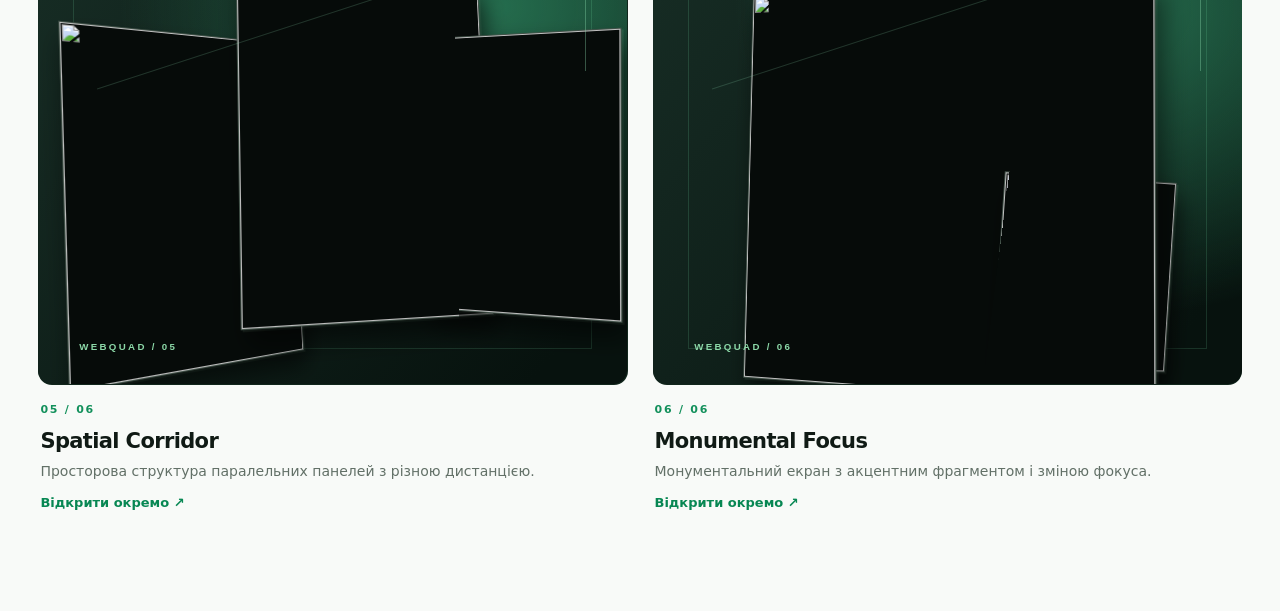
==== commit a4852af7: "Replace mockups and concept dump with six spatial portfolio scenes" ====
--- a/index.html
+++ b/index.html
@@ -1 +1 @@
-<!doctype html><html lang="uk"><head><meta charset="utf-8"><meta name="viewport" content="width=device-width,initial-scale=1"><meta name="color-scheme" content="light"><title>WebQuad — Portfolio Components</title><style>*{box-sizing:border-box}body{margin:0;color:#0a1510;background:#fff;font:15px/1.55 system-ui,-apple-system,sans-serif}.wrap{width:min(1220px,94%);margin:48px auto 90px}.eyebrow{font-weight:750;font-size:12px;letter-spacing:.17em;text-transform:uppercase;color:#098856}h1{margin:10px 0 15px;font-size:clamp(32px,5vw,58px);line-height:1.06;letter-spacing:-.055em}p.intro{max-width:700px;color:#56665d;margin:0 0 42px}.grid{display:grid;grid-template-columns:repeat(2,minmax(0,1fr));gap:36px 24px}.item{min-width:0}.item iframe{display:block;width:100%;aspect-ratio:1.28;border:0;border-radius:15px;background:#10241c}.meta{padding:14px 3px}.number{font-size:11px;font-weight:750;letter-spacing:.16em;color:#159762}h2{font-size:21px;letter-spacing:-.035em;margin:5px 0 7px}.item p{color:#5c6b62;font-size:14px;min-height:45px;margin:0 0 10px}.item a{font-size:13px;font-weight:700;color:#008655;text-decoration:none}.item a:hover{text-decoration:underline}@media(max-width:760px){.wrap{margin:28px auto 50px}.grid{grid-template-columns:1fr;gap:25px}.item p{min-height:0}p.intro{margin-bottom:28px}}</style></head><body><main class="wrap"><div class="eyebrow">WebQuad / Portfolio Lab</div><h1>Шість способів показати цифрову роботу.</h1><p class="intro">Незалежні HTML/CSS-композиції зі смартфонами, ноутбуками та моніторами у стриманій технічній естетиці. Усі екрани наразі містять тестовий знімок; це демонстрація подачі, а не опис реальних клієнтських проєктів.</p><p class="intro"><a href="concepts.html" style="font-weight:750;color:#008c5c">Переглянути 35 геометричних концепцій без пристроїв ↗</a></p><div class="grid"><article class="item"><iframe loading="eager" title="Композиція 01: Desktop, ноутбук і смартфон" src="portfolio/01.html"></iframe><div class="meta"><span class="number">01 / 06</span><h2>Desktop, ноутбук і смартфон</h2><p>Великий монітор одноразово прокручує сторінку. Ноутбук і смартфон формують багаторівневу презентацію.</p><a href="portfolio/01.html" target="_blank" rel="noopener">Відкрити окремо ↗</a></div></article><article class="item"><iframe loading="eager" title="Композиція 02: Кінематографічний монітор" src="portfolio/02.html"></iframe><div class="meta"><span class="number">02 / 06</span><h2>Кінематографічний монітор</h2><p>Три кадри змінюються горизонтально всередині одного монітора; масштаб зображення залишається незмінним.</p><a href="portfolio/02.html" target="_blank" rel="noopener">Відкрити окремо ↗</a></div></article><article class="item"><iframe loading="lazy" title="Композиція 03: Два iPhone" src="portfolio/03.html"></iframe><div class="meta"><span class="number">03 / 06</span><h2>Два iPhone</h2><p>Два смартфони в зустрічних ракурсах: один нерухомий, другий одноразово прокручує сторінку.</p><a href="portfolio/03.html" target="_blank" rel="noopener">Відкрити окремо ↗</a></div></article><article class="item"><iframe loading="lazy" title="Композиція 04: iPhone та MacBook" src="portfolio/04.html"></iframe><div class="meta"><span class="number">04 / 06</span><h2>iPhone та MacBook</h2><p>Статичний ноутбук і смартфон, який плавно змінює ракурс у просторі.</p><a href="portfolio/04.html" target="_blank" rel="noopener">Відкрити окремо ↗</a></div></article><article class="item"><iframe loading="lazy" title="Композиція 05: Два MacBook" src="portfolio/05.html"></iframe><div class="meta"><span class="number">05 / 06</span><h2>Два MacBook</h2><p>Два ноутбуки розкривають композицію шарами; передній одноразово прокручує сторінку.</p><a href="portfolio/05.html" target="_blank" rel="noopener">Відкрити окремо ↗</a></div></article><article class="item"><iframe loading="lazy" title="Композиція 06: Монітор та iPhone" src="portfolio/06.html"></iframe><div class="meta"><span class="number">06 / 06</span><h2>Монітор та iPhone</h2><p>Монітор і смартфон передають візуальний фокус через зміну глибини, а не прокрутку.</p><a href="portfolio/06.html" target="_blank" rel="noopener">Відкрити окремо ↗</a></div></article></div></main><script>if('IntersectionObserver'in window){const observer=new IntersectionObserver(entries=>{for(const entry of entries){const frame=entry.target;try{frame.contentWindow.postMessage(entry.isIntersecting?'wq:play':'wq:pause','*')}catch(e){}}},{rootMargin:'100px'});document.querySelectorAll('iframe').forEach(frame=>{observer.observe(frame);frame.addEventListener('load',()=>{if(!frame.getBoundingClientRect().height)return;const r=frame.getBoundingClientRect();frame.contentWindow.postMessage(r.bottom>=-100&&r.top<=innerHeight+100?'wq:play':'wq:pause','*')})})}</script></body></html>+<!doctype html><html lang="uk"><head><meta charset="utf-8"><meta name="viewport" content="width=device-width,initial-scale=1"><title>WebQuad — Spatial Portfolio Concepts</title><style>*{box-sizing:border-box}body{margin:0;background:#f8faf8;color:#101a15;font:15px/1.55 system-ui,-apple-system,Arial,sans-serif}.wrap{max-width:1280px;width:94%;margin:45px auto 85px}.kicker{font-size:12px;letter-spacing:.16em;font-weight:800;color:#078753;text-transform:uppercase}h1{font-size:clamp(30px,5vw,58px);line-height:1.07;letter-spacing:-.055em;margin:9px 0 12px}.lead{color:#5c6860;max-width:690px;margin:0 0 38px}.grid{display:grid;grid-template-columns:repeat(2,minmax(0,1fr));gap:33px 25px}.item{min-width:0}.preview{display:block;overflow:hidden;border-radius:14px;background:#11261c;position:relative}.preview iframe{width:100%;aspect-ratio:1.28;border:0;display:block;pointer-events:none}.label{padding:12px 2px}.label span{font-size:11px;font-weight:700;letter-spacing:.16em;color:#12905b}.label h2{font-size:21px;letter-spacing:-.03em;margin:5px 0 4px}.label p{color:#627067;font-size:14px;margin:0 0 8px}.label a{font-size:13px;font-weight:700;color:#078753;text-decoration:none}.label a:hover{text-decoration:underline}@media(max-width:760px){.grid{grid-template-columns:1fr;gap:24px}.wrap{margin-top:27px}.lead{margin-bottom:28px}}</style></head><body><main class="wrap"><div class="kicker">WEBQUAD / PORTFOLIO LAB</div><h1>Простір. Форма. Інтерфейс.</h1><p class="lead">Шість авторських композицій для презентації цифрових проєктів. Без макетів пристроїв: лише екранні площини, узгоджена перспектива, глибина та стримана анімація. Для порівняння використано один тестовий скриншот.</p><div class="grid"><article class="item"><a class="preview" href="portfolio/01.html" target="_blank" rel="noopener"><iframe loading="eager" tabindex="-1" title="Isometric Cross" src="portfolio/01.html"></iframe></a><div class="label"><span>01 / 06</span><h2>Isometric Cross</h2><p>Ізометрична архітектура чотирьох площин з єдиною точкою сходження.</p><a href="portfolio/01.html" target="_blank" rel="noopener">Відкрити окремо ↗</a></div></article><article class="item"><a class="preview" href="portfolio/02.html" target="_blank" rel="noopener"><iframe loading="eager" tabindex="-1" title="Depth Gallery" src="portfolio/02.html"></iframe></a><div class="label"><span>02 / 06</span><h2>Depth Gallery</h2><p>Кінематографічна галерея, що поступово занурюється у глибину.</p><a href="portfolio/02.html" target="_blank" rel="noopener">Відкрити окремо ↗</a></div></article><article class="item"><a class="preview" href="portfolio/03.html" target="_blank" rel="noopener"><iframe loading="lazy" tabindex="-1" title="Central Stage" src="portfolio/03.html"></iframe></a><div class="label"><span>03 / 06</span><h2>Central Stage</h2><p>Великий центральний інтерфейс та два виразні супровідні екрани.</p><a href="portfolio/03.html" target="_blank" rel="noopener">Відкрити окремо ↗</a></div></article><article class="item"><a class="preview" href="portfolio/04.html" target="_blank" rel="noopener"><iframe loading="lazy" tabindex="-1" title="Architectural Cascade" src="portfolio/04.html"></iframe></a><div class="label"><span>04 / 06</span><h2>Architectural Cascade</h2><p>Каскад великих скриншотів уздовж впорядкованої діагоналі.</p><a href="portfolio/04.html" target="_blank" rel="noopener">Відкрити окремо ↗</a></div></article><article class="item"><a class="preview" href="portfolio/05.html" target="_blank" rel="noopener"><iframe loading="lazy" tabindex="-1" title="Spatial Corridor" src="portfolio/05.html"></iframe></a><div class="label"><span>05 / 06</span><h2>Spatial Corridor</h2><p>Просторова структура паралельних панелей з різною дистанцією.</p><a href="portfolio/05.html" target="_blank" rel="noopener">Відкрити окремо ↗</a></div></article><article class="item"><a class="preview" href="portfolio/06.html" target="_blank" rel="noopener"><iframe loading="lazy" tabindex="-1" title="Monumental Focus" src="portfolio/06.html"></iframe></a><div class="label"><span>06 / 06</span><h2>Monumental Focus</h2><p>Монументальний екран з акцентним фрагментом і зміною фокуса.</p><a href="portfolio/06.html" target="_blank" rel="noopener">Відкрити окремо ↗</a></div></article></div></main><script>if('IntersectionObserver'in window){const observer=new IntersectionObserver(entries=>{for(const e of entries){const f=e.target;f.contentWindow?.postMessage(e.isIntersecting?'wq:play':'wq:pause',location.origin)}},{rootMargin:'80px'});document.querySelectorAll('iframe').forEach(f=>{observer.observe(f);f.addEventListener('load',()=>{let r=f.getBoundingClientRect();f.contentWindow?.postMessage(r.bottom>=-80&&r.top<=innerHeight+80?'wq:play':'wq:pause',location.origin)})})}</script></body></html>
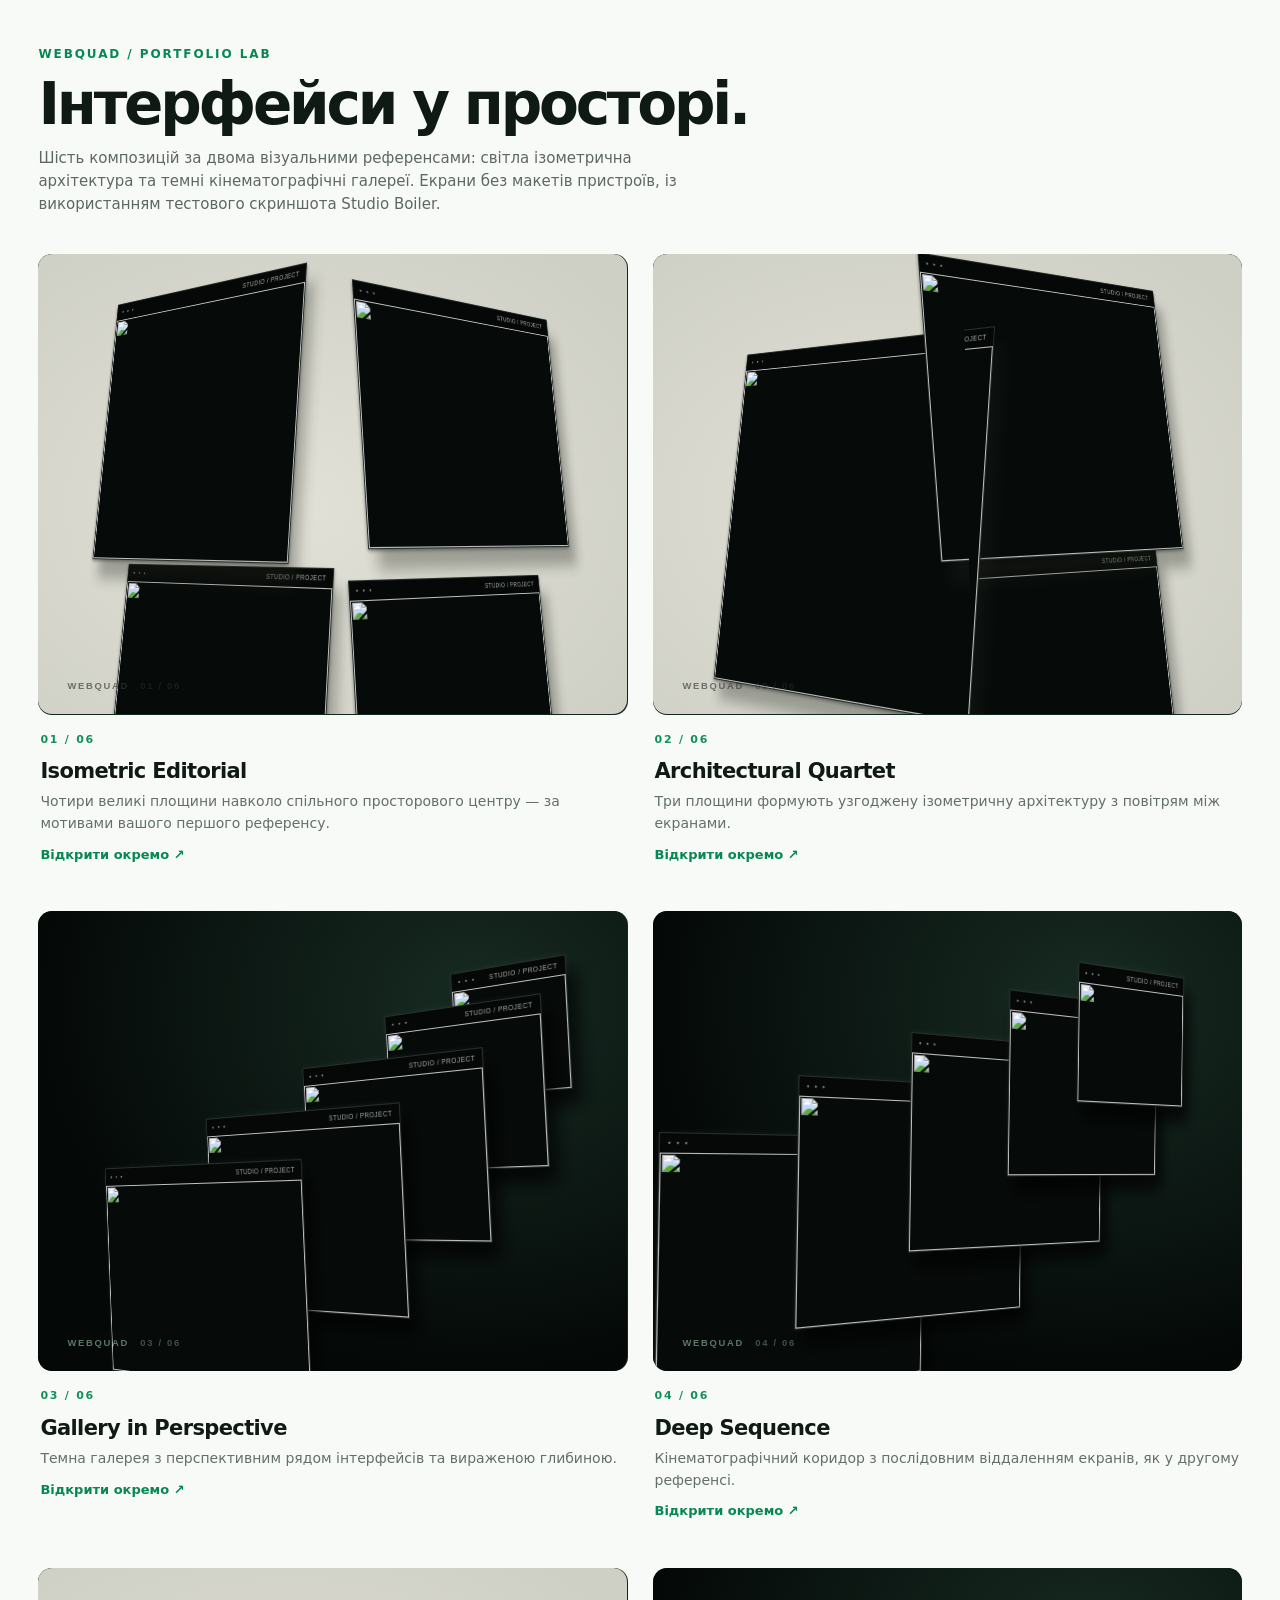
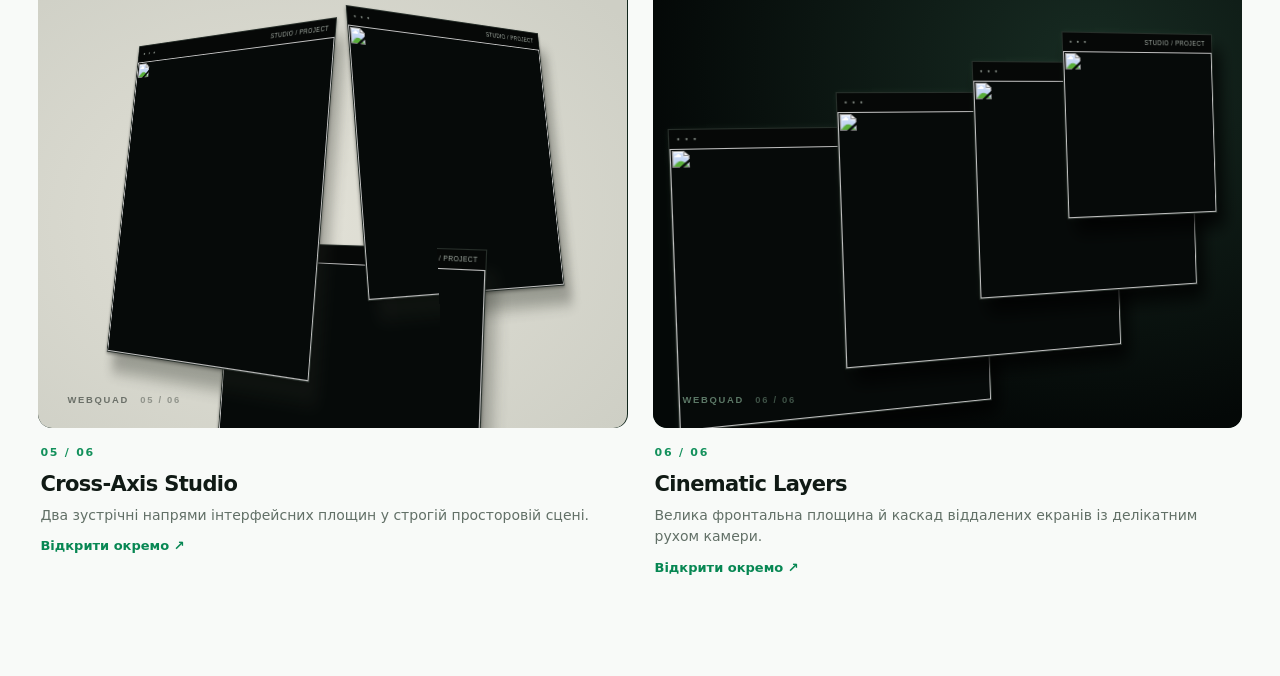
==== commit 52739be3: "Rebuild six portfolio scenes around supplied isometric and depth-gallery references" ====
--- a/index.html
+++ b/index.html
@@ -1 +1 @@
-<!doctype html><html lang="uk"><head><meta charset="utf-8"><meta name="viewport" content="width=device-width,initial-scale=1"><title>WebQuad — Spatial Portfolio Concepts</title><style>*{box-sizing:border-box}body{margin:0;background:#f8faf8;color:#101a15;font:15px/1.55 system-ui,-apple-system,Arial,sans-serif}.wrap{max-width:1280px;width:94%;margin:45px auto 85px}.kicker{font-size:12px;letter-spacing:.16em;font-weight:800;color:#078753;text-transform:uppercase}h1{font-size:clamp(30px,5vw,58px);line-height:1.07;letter-spacing:-.055em;margin:9px 0 12px}.lead{color:#5c6860;max-width:690px;margin:0 0 38px}.grid{display:grid;grid-template-columns:repeat(2,minmax(0,1fr));gap:33px 25px}.item{min-width:0}.preview{display:block;overflow:hidden;border-radius:14px;background:#11261c;position:relative}.preview iframe{width:100%;aspect-ratio:1.28;border:0;display:block;pointer-events:none}.label{padding:12px 2px}.label span{font-size:11px;font-weight:700;letter-spacing:.16em;color:#12905b}.label h2{font-size:21px;letter-spacing:-.03em;margin:5px 0 4px}.label p{color:#627067;font-size:14px;margin:0 0 8px}.label a{font-size:13px;font-weight:700;color:#078753;text-decoration:none}.label a:hover{text-decoration:underline}@media(max-width:760px){.grid{grid-template-columns:1fr;gap:24px}.wrap{margin-top:27px}.lead{margin-bottom:28px}}</style></head><body><main class="wrap"><div class="kicker">WEBQUAD / PORTFOLIO LAB</div><h1>Простір. Форма. Інтерфейс.</h1><p class="lead">Шість авторських композицій для презентації цифрових проєктів. Без макетів пристроїв: лише екранні площини, узгоджена перспектива, глибина та стримана анімація. Для порівняння використано один тестовий скриншот.</p><div class="grid"><article class="item"><a class="preview" href="portfolio/01.html" target="_blank" rel="noopener"><iframe loading="eager" tabindex="-1" title="Isometric Cross" src="portfolio/01.html"></iframe></a><div class="label"><span>01 / 06</span><h2>Isometric Cross</h2><p>Ізометрична архітектура чотирьох площин з єдиною точкою сходження.</p><a href="portfolio/01.html" target="_blank" rel="noopener">Відкрити окремо ↗</a></div></article><article class="item"><a class="preview" href="portfolio/02.html" target="_blank" rel="noopener"><iframe loading="eager" tabindex="-1" title="Depth Gallery" src="portfolio/02.html"></iframe></a><div class="label"><span>02 / 06</span><h2>Depth Gallery</h2><p>Кінематографічна галерея, що поступово занурюється у глибину.</p><a href="portfolio/02.html" target="_blank" rel="noopener">Відкрити окремо ↗</a></div></article><article class="item"><a class="preview" href="portfolio/03.html" target="_blank" rel="noopener"><iframe loading="lazy" tabindex="-1" title="Central Stage" src="portfolio/03.html"></iframe></a><div class="label"><span>03 / 06</span><h2>Central Stage</h2><p>Великий центральний інтерфейс та два виразні супровідні екрани.</p><a href="portfolio/03.html" target="_blank" rel="noopener">Відкрити окремо ↗</a></div></article><article class="item"><a class="preview" href="portfolio/04.html" target="_blank" rel="noopener"><iframe loading="lazy" tabindex="-1" title="Architectural Cascade" src="portfolio/04.html"></iframe></a><div class="label"><span>04 / 06</span><h2>Architectural Cascade</h2><p>Каскад великих скриншотів уздовж впорядкованої діагоналі.</p><a href="portfolio/04.html" target="_blank" rel="noopener">Відкрити окремо ↗</a></div></article><article class="item"><a class="preview" href="portfolio/05.html" target="_blank" rel="noopener"><iframe loading="lazy" tabindex="-1" title="Spatial Corridor" src="portfolio/05.html"></iframe></a><div class="label"><span>05 / 06</span><h2>Spatial Corridor</h2><p>Просторова структура паралельних панелей з різною дистанцією.</p><a href="portfolio/05.html" target="_blank" rel="noopener">Відкрити окремо ↗</a></div></article><article class="item"><a class="preview" href="portfolio/06.html" target="_blank" rel="noopener"><iframe loading="lazy" tabindex="-1" title="Monumental Focus" src="portfolio/06.html"></iframe></a><div class="label"><span>06 / 06</span><h2>Monumental Focus</h2><p>Монументальний екран з акцентним фрагментом і зміною фокуса.</p><a href="portfolio/06.html" target="_blank" rel="noopener">Відкрити окремо ↗</a></div></article></div></main><script>if('IntersectionObserver'in window){const observer=new IntersectionObserver(entries=>{for(const e of entries){const f=e.target;f.contentWindow?.postMessage(e.isIntersecting?'wq:play':'wq:pause',location.origin)}},{rootMargin:'80px'});document.querySelectorAll('iframe').forEach(f=>{observer.observe(f);f.addEventListener('load',()=>{let r=f.getBoundingClientRect();f.contentWindow?.postMessage(r.bottom>=-80&&r.top<=innerHeight+80?'wq:play':'wq:pause',location.origin)})})}</script></body></html>+<!doctype html><html lang="uk"><head><meta charset="utf-8"><meta name="viewport" content="width=device-width,initial-scale=1"><title>WebQuad — Spatial Portfolio Concepts</title><style>*{box-sizing:border-box}body{margin:0;background:#f8faf8;color:#101a15;font:15px/1.55 system-ui,-apple-system,Arial,sans-serif}.wrap{max-width:1280px;width:94%;margin:45px auto 85px}.kicker{font-size:12px;letter-spacing:.16em;font-weight:800;color:#078753;text-transform:uppercase}h1{font-size:clamp(30px,5vw,58px);line-height:1.07;letter-spacing:-.055em;margin:9px 0 12px}.lead{color:#5c6860;max-width:690px;margin:0 0 38px}.grid{display:grid;grid-template-columns:repeat(2,minmax(0,1fr));gap:33px 25px}.item{min-width:0}.preview{display:block;overflow:hidden;border-radius:14px;background:#11261c;position:relative}.preview iframe{width:100%;aspect-ratio:1.28;border:0;display:block;pointer-events:none}.label{padding:12px 2px}.label span{font-size:11px;font-weight:700;letter-spacing:.16em;color:#12905b}.label h2{font-size:21px;letter-spacing:-.03em;margin:5px 0 4px}.label p{color:#627067;font-size:14px;margin:0 0 8px}.label a{font-size:13px;font-weight:700;color:#078753;text-decoration:none}.label a:hover{text-decoration:underline}@media(max-width:760px){.grid{grid-template-columns:1fr;gap:24px}.wrap{margin-top:27px}.lead{margin-bottom:28px}}</style></head><body><main class="wrap"><div class="kicker">WEBQUAD / PORTFOLIO LAB</div><h1>Інтерфейси у просторі.</h1><p class="lead">Шість композицій за двома візуальними референсами: світла ізометрична архітектура та темні кінематографічні галереї. Екрани без макетів пристроїв, із використанням тестового скриншота Studio Boiler.</p><div class="grid"><article class="item"><a class="preview" href="portfolio/01.html" target="_blank" rel="noopener"><iframe loading="eager" tabindex="-1" title="Isometric Editorial" src="portfolio/01.html"></iframe></a><div class="label"><span>01 / 06</span><h2>Isometric Editorial</h2><p>Чотири великі площини навколо спільного просторового центру — за мотивами вашого першого референсу.</p><a href="portfolio/01.html" target="_blank" rel="noopener">Відкрити окремо ↗</a></div></article><article class="item"><a class="preview" href="portfolio/02.html" target="_blank" rel="noopener"><iframe loading="eager" tabindex="-1" title="Architectural Quartet" src="portfolio/02.html"></iframe></a><div class="label"><span>02 / 06</span><h2>Architectural Quartet</h2><p>Три площини формують узгоджену ізометричну архітектуру з повітрям між екранами.</p><a href="portfolio/02.html" target="_blank" rel="noopener">Відкрити окремо ↗</a></div></article><article class="item"><a class="preview" href="portfolio/03.html" target="_blank" rel="noopener"><iframe loading="lazy" tabindex="-1" title="Gallery in Perspective" src="portfolio/03.html"></iframe></a><div class="label"><span>03 / 06</span><h2>Gallery in Perspective</h2><p>Темна галерея з перспективним рядом інтерфейсів та вираженою глибиною.</p><a href="portfolio/03.html" target="_blank" rel="noopener">Відкрити окремо ↗</a></div></article><article class="item"><a class="preview" href="portfolio/04.html" target="_blank" rel="noopener"><iframe loading="lazy" tabindex="-1" title="Deep Sequence" src="portfolio/04.html"></iframe></a><div class="label"><span>04 / 06</span><h2>Deep Sequence</h2><p>Кінематографічний коридор з послідовним віддаленням екранів, як у другому референсі.</p><a href="portfolio/04.html" target="_blank" rel="noopener">Відкрити окремо ↗</a></div></article><article class="item"><a class="preview" href="portfolio/05.html" target="_blank" rel="noopener"><iframe loading="lazy" tabindex="-1" title="Cross-Axis Studio" src="portfolio/05.html"></iframe></a><div class="label"><span>05 / 06</span><h2>Cross-Axis Studio</h2><p>Два зустрічні напрями інтерфейсних площин у строгій просторовій сцені.</p><a href="portfolio/05.html" target="_blank" rel="noopener">Відкрити окремо ↗</a></div></article><article class="item"><a class="preview" href="portfolio/06.html" target="_blank" rel="noopener"><iframe loading="lazy" tabindex="-1" title="Cinematic Layers" src="portfolio/06.html"></iframe></a><div class="label"><span>06 / 06</span><h2>Cinematic Layers</h2><p>Велика фронтальна площина й каскад віддалених екранів із делікатним рухом камери.</p><a href="portfolio/06.html" target="_blank" rel="noopener">Відкрити окремо ↗</a></div></article></div></main><script>if('IntersectionObserver'in window){const observer=new IntersectionObserver(entries=>{for(const e of entries){const f=e.target;f.contentWindow?.postMessage(e.isIntersecting?'wq:play':'wq:pause',location.origin)}},{rootMargin:'80px'});document.querySelectorAll('iframe').forEach(f=>{observer.observe(f);f.addEventListener('load',()=>{let r=f.getBoundingClientRect();f.contentWindow?.postMessage(r.bottom>=-80&&r.top<=innerHeight+80?'wq:play':'wq:pause',location.origin)})})}</script></body></html>
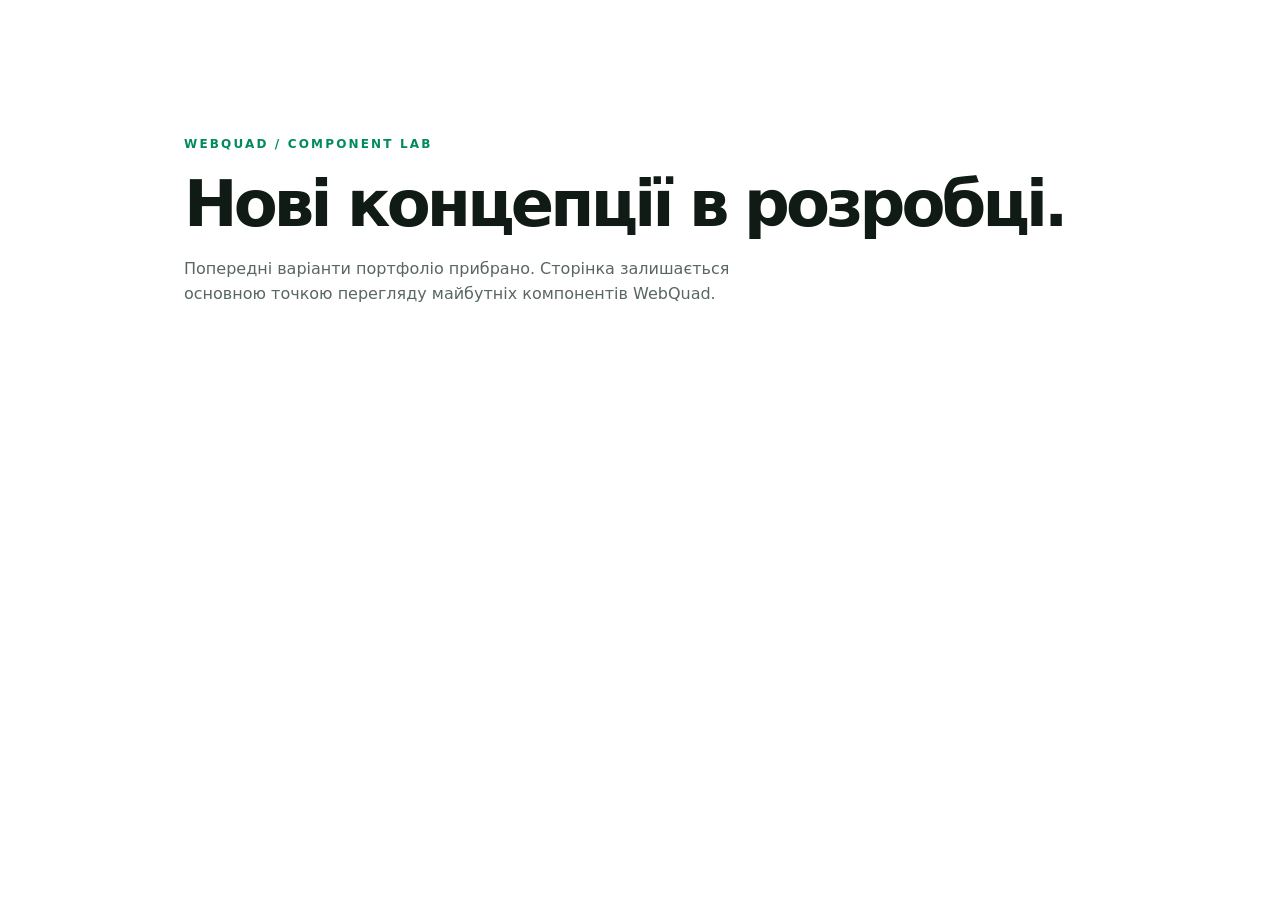
==== commit 7497f4d0: "Remove rejected portfolio experiments and reset demo to clean landing" ====
--- a/index.html
+++ b/index.html
@@ -1 +1 @@
-<!doctype html><html lang="uk"><head><meta charset="utf-8"><meta name="viewport" content="width=device-width,initial-scale=1"><title>WebQuad — Spatial Portfolio Concepts</title><style>*{box-sizing:border-box}body{margin:0;background:#f8faf8;color:#101a15;font:15px/1.55 system-ui,-apple-system,Arial,sans-serif}.wrap{max-width:1280px;width:94%;margin:45px auto 85px}.kicker{font-size:12px;letter-spacing:.16em;font-weight:800;color:#078753;text-transform:uppercase}h1{font-size:clamp(30px,5vw,58px);line-height:1.07;letter-spacing:-.055em;margin:9px 0 12px}.lead{color:#5c6860;max-width:690px;margin:0 0 38px}.grid{display:grid;grid-template-columns:repeat(2,minmax(0,1fr));gap:33px 25px}.item{min-width:0}.preview{display:block;overflow:hidden;border-radius:14px;background:#11261c;position:relative}.preview iframe{width:100%;aspect-ratio:1.28;border:0;display:block;pointer-events:none}.label{padding:12px 2px}.label span{font-size:11px;font-weight:700;letter-spacing:.16em;color:#12905b}.label h2{font-size:21px;letter-spacing:-.03em;margin:5px 0 4px}.label p{color:#627067;font-size:14px;margin:0 0 8px}.label a{font-size:13px;font-weight:700;color:#078753;text-decoration:none}.label a:hover{text-decoration:underline}@media(max-width:760px){.grid{grid-template-columns:1fr;gap:24px}.wrap{margin-top:27px}.lead{margin-bottom:28px}}</style></head><body><main class="wrap"><div class="kicker">WEBQUAD / PORTFOLIO LAB</div><h1>Інтерфейси у просторі.</h1><p class="lead">Шість композицій за двома візуальними референсами: світла ізометрична архітектура та темні кінематографічні галереї. Екрани без макетів пристроїв, із використанням тестового скриншота Studio Boiler.</p><div class="grid"><article class="item"><a class="preview" href="portfolio/01.html" target="_blank" rel="noopener"><iframe loading="eager" tabindex="-1" title="Isometric Editorial" src="portfolio/01.html"></iframe></a><div class="label"><span>01 / 06</span><h2>Isometric Editorial</h2><p>Чотири великі площини навколо спільного просторового центру — за мотивами вашого першого референсу.</p><a href="portfolio/01.html" target="_blank" rel="noopener">Відкрити окремо ↗</a></div></article><article class="item"><a class="preview" href="portfolio/02.html" target="_blank" rel="noopener"><iframe loading="eager" tabindex="-1" title="Architectural Quartet" src="portfolio/02.html"></iframe></a><div class="label"><span>02 / 06</span><h2>Architectural Quartet</h2><p>Три площини формують узгоджену ізометричну архітектуру з повітрям між екранами.</p><a href="portfolio/02.html" target="_blank" rel="noopener">Відкрити окремо ↗</a></div></article><article class="item"><a class="preview" href="portfolio/03.html" target="_blank" rel="noopener"><iframe loading="lazy" tabindex="-1" title="Gallery in Perspective" src="portfolio/03.html"></iframe></a><div class="label"><span>03 / 06</span><h2>Gallery in Perspective</h2><p>Темна галерея з перспективним рядом інтерфейсів та вираженою глибиною.</p><a href="portfolio/03.html" target="_blank" rel="noopener">Відкрити окремо ↗</a></div></article><article class="item"><a class="preview" href="portfolio/04.html" target="_blank" rel="noopener"><iframe loading="lazy" tabindex="-1" title="Deep Sequence" src="portfolio/04.html"></iframe></a><div class="label"><span>04 / 06</span><h2>Deep Sequence</h2><p>Кінематографічний коридор з послідовним віддаленням екранів, як у другому референсі.</p><a href="portfolio/04.html" target="_blank" rel="noopener">Відкрити окремо ↗</a></div></article><article class="item"><a class="preview" href="portfolio/05.html" target="_blank" rel="noopener"><iframe loading="lazy" tabindex="-1" title="Cross-Axis Studio" src="portfolio/05.html"></iframe></a><div class="label"><span>05 / 06</span><h2>Cross-Axis Studio</h2><p>Два зустрічні напрями інтерфейсних площин у строгій просторовій сцені.</p><a href="portfolio/05.html" target="_blank" rel="noopener">Відкрити окремо ↗</a></div></article><article class="item"><a class="preview" href="portfolio/06.html" target="_blank" rel="noopener"><iframe loading="lazy" tabindex="-1" title="Cinematic Layers" src="portfolio/06.html"></iframe></a><div class="label"><span>06 / 06</span><h2>Cinematic Layers</h2><p>Велика фронтальна площина й каскад віддалених екранів із делікатним рухом камери.</p><a href="portfolio/06.html" target="_blank" rel="noopener">Відкрити окремо ↗</a></div></article></div></main><script>if('IntersectionObserver'in window){const observer=new IntersectionObserver(entries=>{for(const e of entries){const f=e.target;f.contentWindow?.postMessage(e.isIntersecting?'wq:play':'wq:pause',location.origin)}},{rootMargin:'80px'});document.querySelectorAll('iframe').forEach(f=>{observer.observe(f);f.addEventListener('load',()=>{let r=f.getBoundingClientRect();f.contentWindow?.postMessage(r.bottom>=-80&&r.top<=innerHeight+80?'wq:play':'wq:pause',location.origin)})})}</script></body></html>+<!doctype html><html lang="uk"><head><meta charset="utf-8"><meta name="viewport" content="width=device-width,initial-scale=1"><title>WebQuad — Component Lab</title><style>*{box-sizing:border-box}body{margin:0;background:#fff;color:#101b15;font:16px/1.6 system-ui,sans-serif}.wrap{max-width:960px;margin:15vh auto;padding:0 24px}.eyebrow{color:#008b58;font-size:12px;letter-spacing:.18em;font-weight:700;text-transform:uppercase}h1{font-size:clamp(32px,6vw,64px);letter-spacing:-.06em;line-height:1.1;margin:15px 0}p{color:#59675f;max-width:550px}</style></head><body><main class="wrap"><div class="eyebrow">WEBQUAD / COMPONENT LAB</div><h1>Нові концепції в розробці.</h1><p>Попередні варіанти портфоліо прибрано. Сторінка залишається основною точкою перегляду майбутніх компонентів WebQuad.</p></main></body></html>
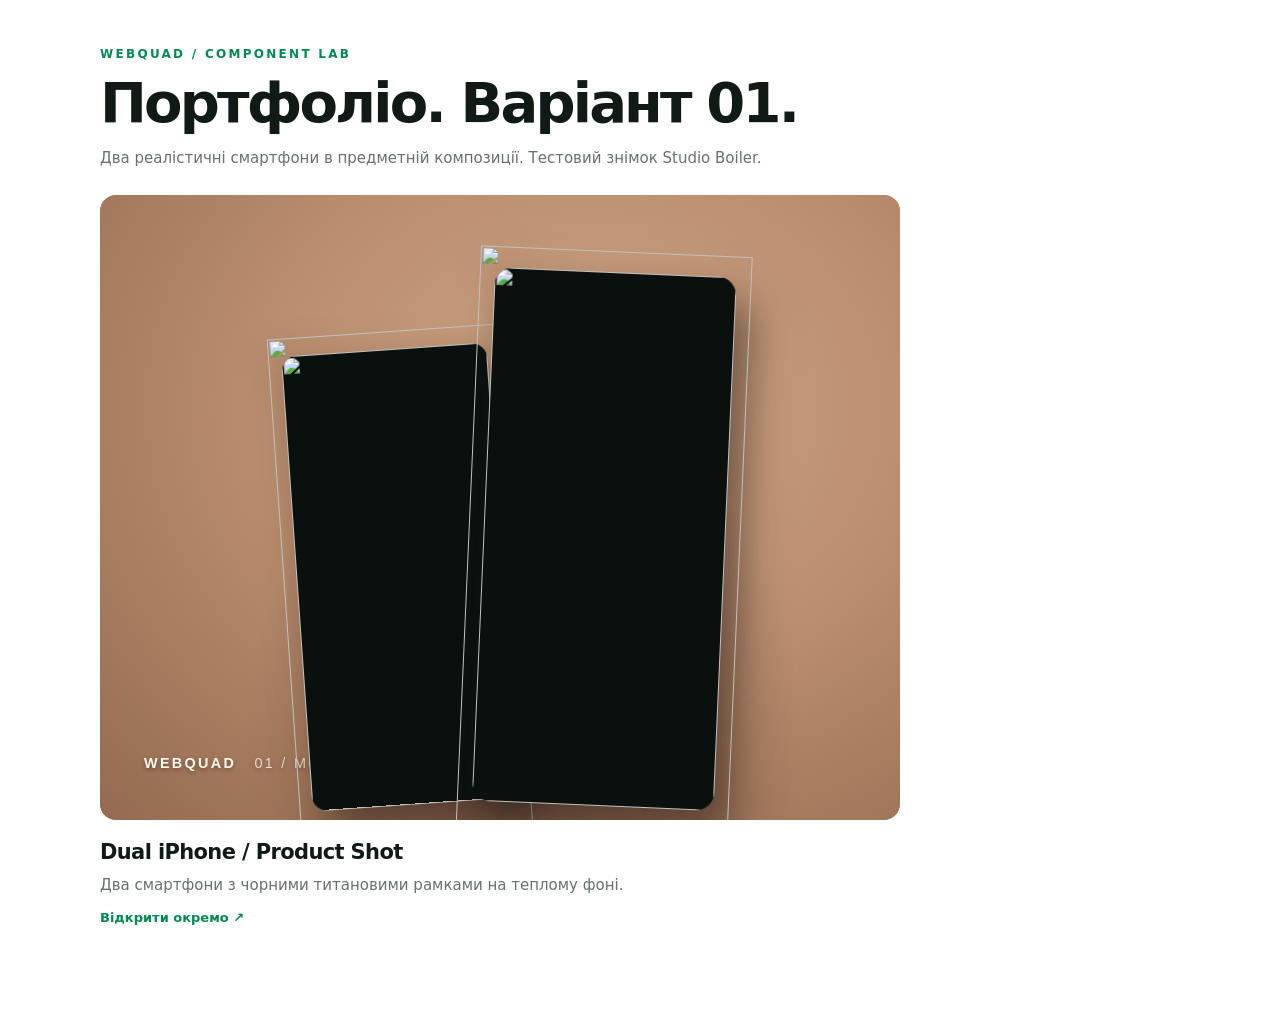
==== commit b2a82ca3: "Add first portfolio concept with paired realistic iPhone frames" ====
--- a/index.html
+++ b/index.html
@@ -1 +1 @@
-<!doctype html><html lang="uk"><head><meta charset="utf-8"><meta name="viewport" content="width=device-width,initial-scale=1"><title>WebQuad — Component Lab</title><style>*{box-sizing:border-box}body{margin:0;background:#fff;color:#101b15;font:16px/1.6 system-ui,sans-serif}.wrap{max-width:960px;margin:15vh auto;padding:0 24px}.eyebrow{color:#008b58;font-size:12px;letter-spacing:.18em;font-weight:700;text-transform:uppercase}h1{font-size:clamp(32px,6vw,64px);letter-spacing:-.06em;line-height:1.1;margin:15px 0}p{color:#59675f;max-width:550px}</style></head><body><main class="wrap"><div class="eyebrow">WEBQUAD / COMPONENT LAB</div><h1>Нові концепції в розробці.</h1><p>Попередні варіанти портфоліо прибрано. Сторінка залишається основною точкою перегляду майбутніх компонентів WebQuad.</p></main></body></html>+<!doctype html><html lang="uk"><head><meta charset="utf-8"><meta name="viewport" content="width=device-width,initial-scale=1"><title>WebQuad — Component Lab</title><style>*{box-sizing:border-box}body{margin:0;background:#fff;color:#111b16;font:15px/1.6 system-ui,Arial,sans-serif}.wrap{max-width:1080px;width:94%;margin:45px auto 80px}.overline{font-size:12px;font-weight:750;letter-spacing:.19em;color:#008951}h1{margin:8px 0 12px;font-size:clamp(32px,5vw,56px);letter-spacing:-.05em;line-height:1.1}.intro{color:#65726a;margin:0 0 25px}.card{max-width:800px}.card iframe{width:100%;aspect-ratio:1.28;border:0;display:block;border-radius:16px;background:#ad8267}.meta{margin-top:16px}.meta h2{font-size:21px;letter-spacing:-.03em;margin:0 0 4px}.meta p{color:#65726a;margin:0 0 8px}.meta a{color:#008951;font-weight:750;text-decoration:none;font-size:13px}@media(max-width:600px){.wrap{margin-top:25px}}</style></head><body><main class="wrap"><div class="overline">WEBQUAD / COMPONENT LAB</div><h1>Портфоліо. Варіант 01.</h1><p class="intro">Два реалістичні смартфони в предметній композиції. Тестовий знімок Studio Boiler.</p><section class="card"><iframe src="portfolio/01.html" loading="eager" title="Два смартфони — варіант 01"></iframe><div class="meta"><h2>Dual iPhone / Product Shot</h2><p>Два смартфони з чорними титановими рамками на теплому фоні.</p><a href="portfolio/01.html" target="_blank" rel="noopener">Відкрити окремо ↗</a></div></section></main></body></html>
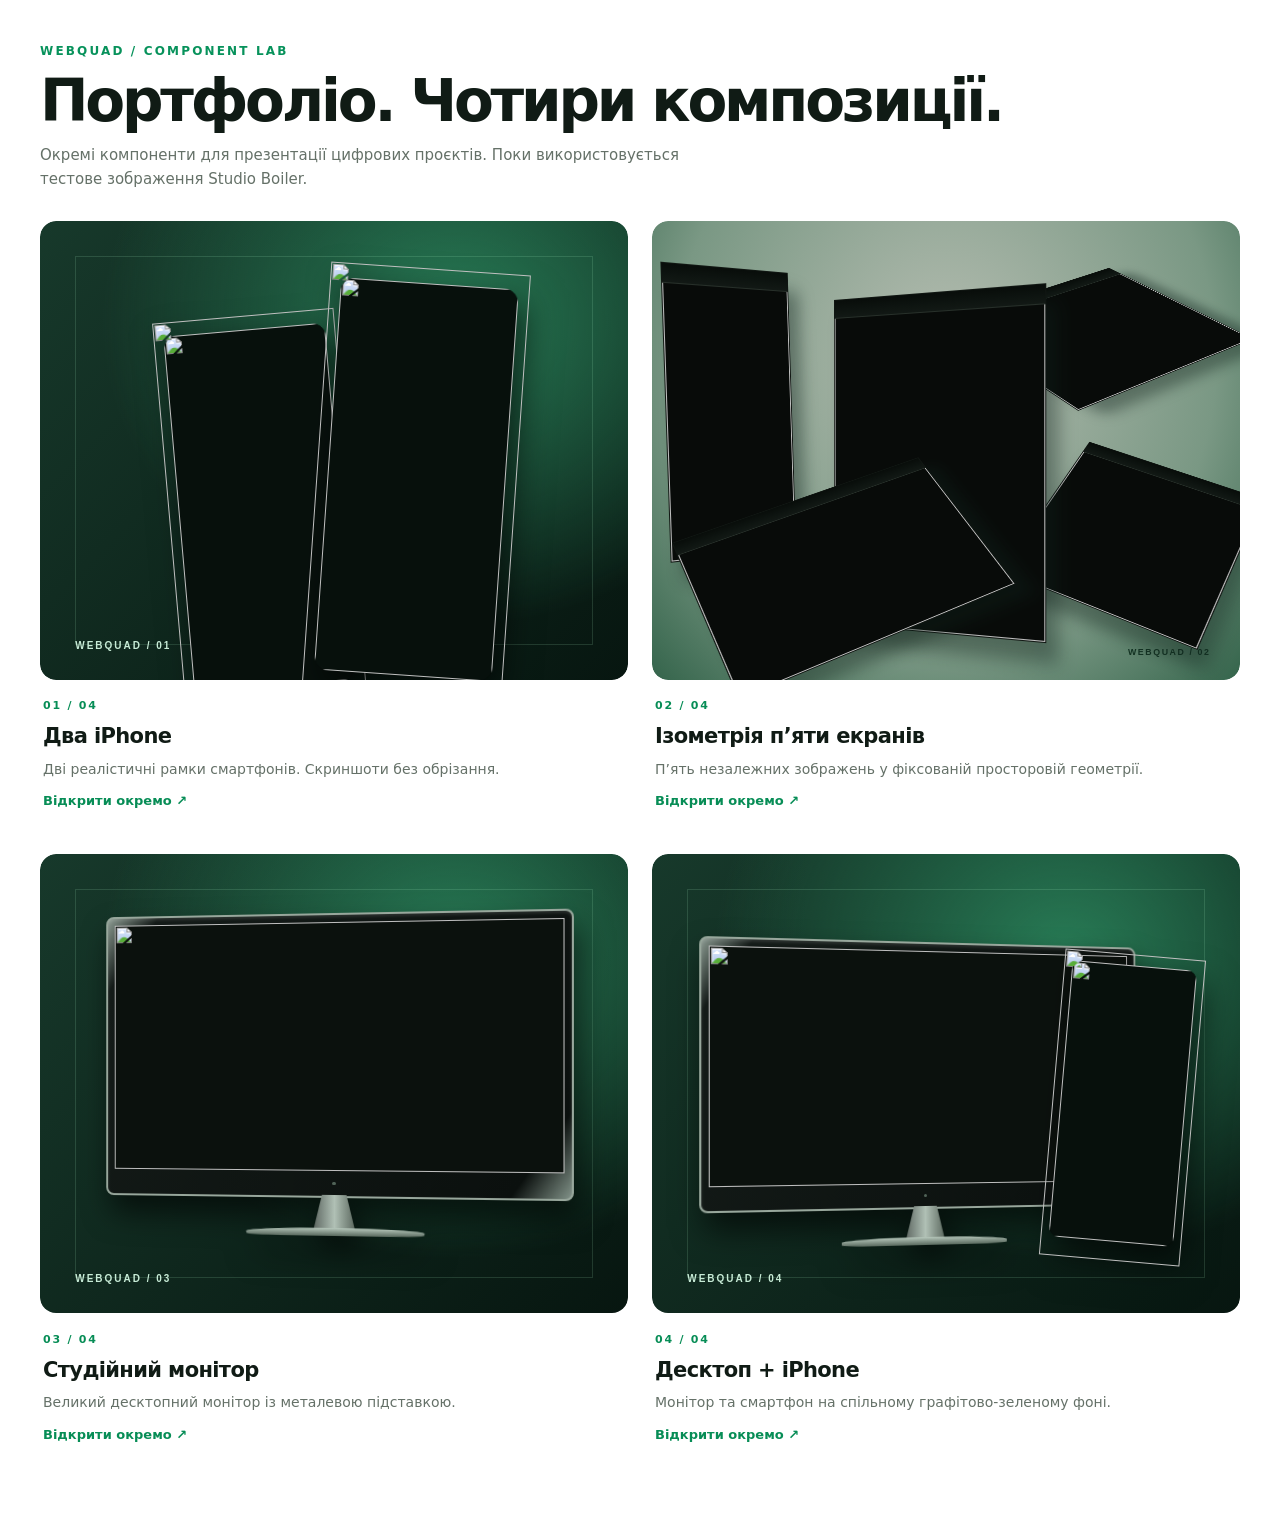
==== commit ac188cd3: "Build four WebQuad portfolio concepts with independent device and isometric scenes" ====
--- a/index.html
+++ b/index.html
@@ -1 +1 @@
-<!doctype html><html lang="uk"><head><meta charset="utf-8"><meta name="viewport" content="width=device-width,initial-scale=1"><title>WebQuad — Component Lab</title><style>*{box-sizing:border-box}body{margin:0;background:#fff;color:#111b16;font:15px/1.6 system-ui,Arial,sans-serif}.wrap{max-width:1080px;width:94%;margin:45px auto 80px}.overline{font-size:12px;font-weight:750;letter-spacing:.19em;color:#008951}h1{margin:8px 0 12px;font-size:clamp(32px,5vw,56px);letter-spacing:-.05em;line-height:1.1}.intro{color:#65726a;margin:0 0 25px}.card{max-width:800px}.card iframe{width:100%;aspect-ratio:1.28;border:0;display:block;border-radius:16px;background:#ad8267}.meta{margin-top:16px}.meta h2{font-size:21px;letter-spacing:-.03em;margin:0 0 4px}.meta p{color:#65726a;margin:0 0 8px}.meta a{color:#008951;font-weight:750;text-decoration:none;font-size:13px}@media(max-width:600px){.wrap{margin-top:25px}}</style></head><body><main class="wrap"><div class="overline">WEBQUAD / COMPONENT LAB</div><h1>Портфоліо. Варіант 01.</h1><p class="intro">Два реалістичні смартфони в предметній композиції. Тестовий знімок Studio Boiler.</p><section class="card"><iframe src="portfolio/01.html" loading="eager" title="Два смартфони — варіант 01"></iframe><div class="meta"><h2>Dual iPhone / Product Shot</h2><p>Два смартфони з чорними титановими рамками на теплому фоні.</p><a href="portfolio/01.html" target="_blank" rel="noopener">Відкрити окремо ↗</a></div></section></main></body></html>+<!doctype html><html lang="uk"><head><meta charset="utf-8"><meta name="viewport" content="width=device-width,initial-scale=1"><title>WebQuad — Portfolio Lab</title><style>*{box-sizing:border-box}body{margin:0;background:#fff;color:#101b15;font:15px/1.6 system-ui,Arial,sans-serif}.wrap{max-width:1200px;width:94%;margin:42px auto 80px}.eyebrow{color:#07925b;letter-spacing:.18em;font-size:12px;font-weight:750}h1{font-size:clamp(32px,5vw,58px);line-height:1.1;letter-spacing:-.055em;margin:9px 0}.lead{color:#657168;max-width:700px;margin:0 0 30px}.grid{display:grid;grid-template-columns:repeat(2,minmax(0,1fr));gap:30px 24px}.visual{display:block;overflow:hidden;border-radius:16px}.visual iframe{display:block;width:100%;aspect-ratio:1.28;border:0;pointer-events:none}.desc{padding:12px 3px}.desc span{font-size:11px;letter-spacing:.16em;font-weight:700;color:#078d56}.desc h2{margin:4px 0;font-size:21px;letter-spacing:-.03em}.desc p{margin:0 0 8px;color:#657168;font-size:14px}.desc a{color:#078d56;text-decoration:none;font-size:13px;font-weight:700}@media(max-width:760px){.grid{grid-template-columns:1fr}.wrap{margin-top:26px}}</style></head><body><main class="wrap"><div class="eyebrow">WEBQUAD / COMPONENT LAB</div><h1>Портфоліо. Чотири композиції.</h1><p class="lead">Окремі компоненти для презентації цифрових проєктів. Поки використовується тестове зображення Studio Boiler.</p><section class="grid"><article><a class="visual" href="portfolio/01.html" target="_blank" rel="noopener"><iframe src="portfolio/01.html" title="Два iPhone" loading="eager"></iframe></a><div class="desc"><span>01 / 04</span><h2>Два iPhone</h2><p>Дві реалістичні рамки смартфонів. Скриншоти без обрізання.</p><a href="portfolio/01.html" target="_blank" rel="noopener">Відкрити окремо ↗</a></div></article><article><a class="visual" href="portfolio/02.html" target="_blank" rel="noopener"><iframe src="portfolio/02.html" title="Ізометрія п’яти екранів" loading="lazy"></iframe></a><div class="desc"><span>02 / 04</span><h2>Ізометрія п’яти екранів</h2><p>П’ять незалежних зображень у фіксованій просторовій геометрії.</p><a href="portfolio/02.html" target="_blank" rel="noopener">Відкрити окремо ↗</a></div></article><article><a class="visual" href="portfolio/03.html" target="_blank" rel="noopener"><iframe src="portfolio/03.html" title="Студійний монітор" loading="lazy"></iframe></a><div class="desc"><span>03 / 04</span><h2>Студійний монітор</h2><p>Великий десктопний монітор із металевою підставкою.</p><a href="portfolio/03.html" target="_blank" rel="noopener">Відкрити окремо ↗</a></div></article><article><a class="visual" href="portfolio/04.html" target="_blank" rel="noopener"><iframe src="portfolio/04.html" title="Десктоп + iPhone" loading="lazy"></iframe></a><div class="desc"><span>04 / 04</span><h2>Десктоп + iPhone</h2><p>Монітор та смартфон на спільному графітово-зеленому фоні.</p><a href="portfolio/04.html" target="_blank" rel="noopener">Відкрити окремо ↗</a></div></article></section></main></body></html>
